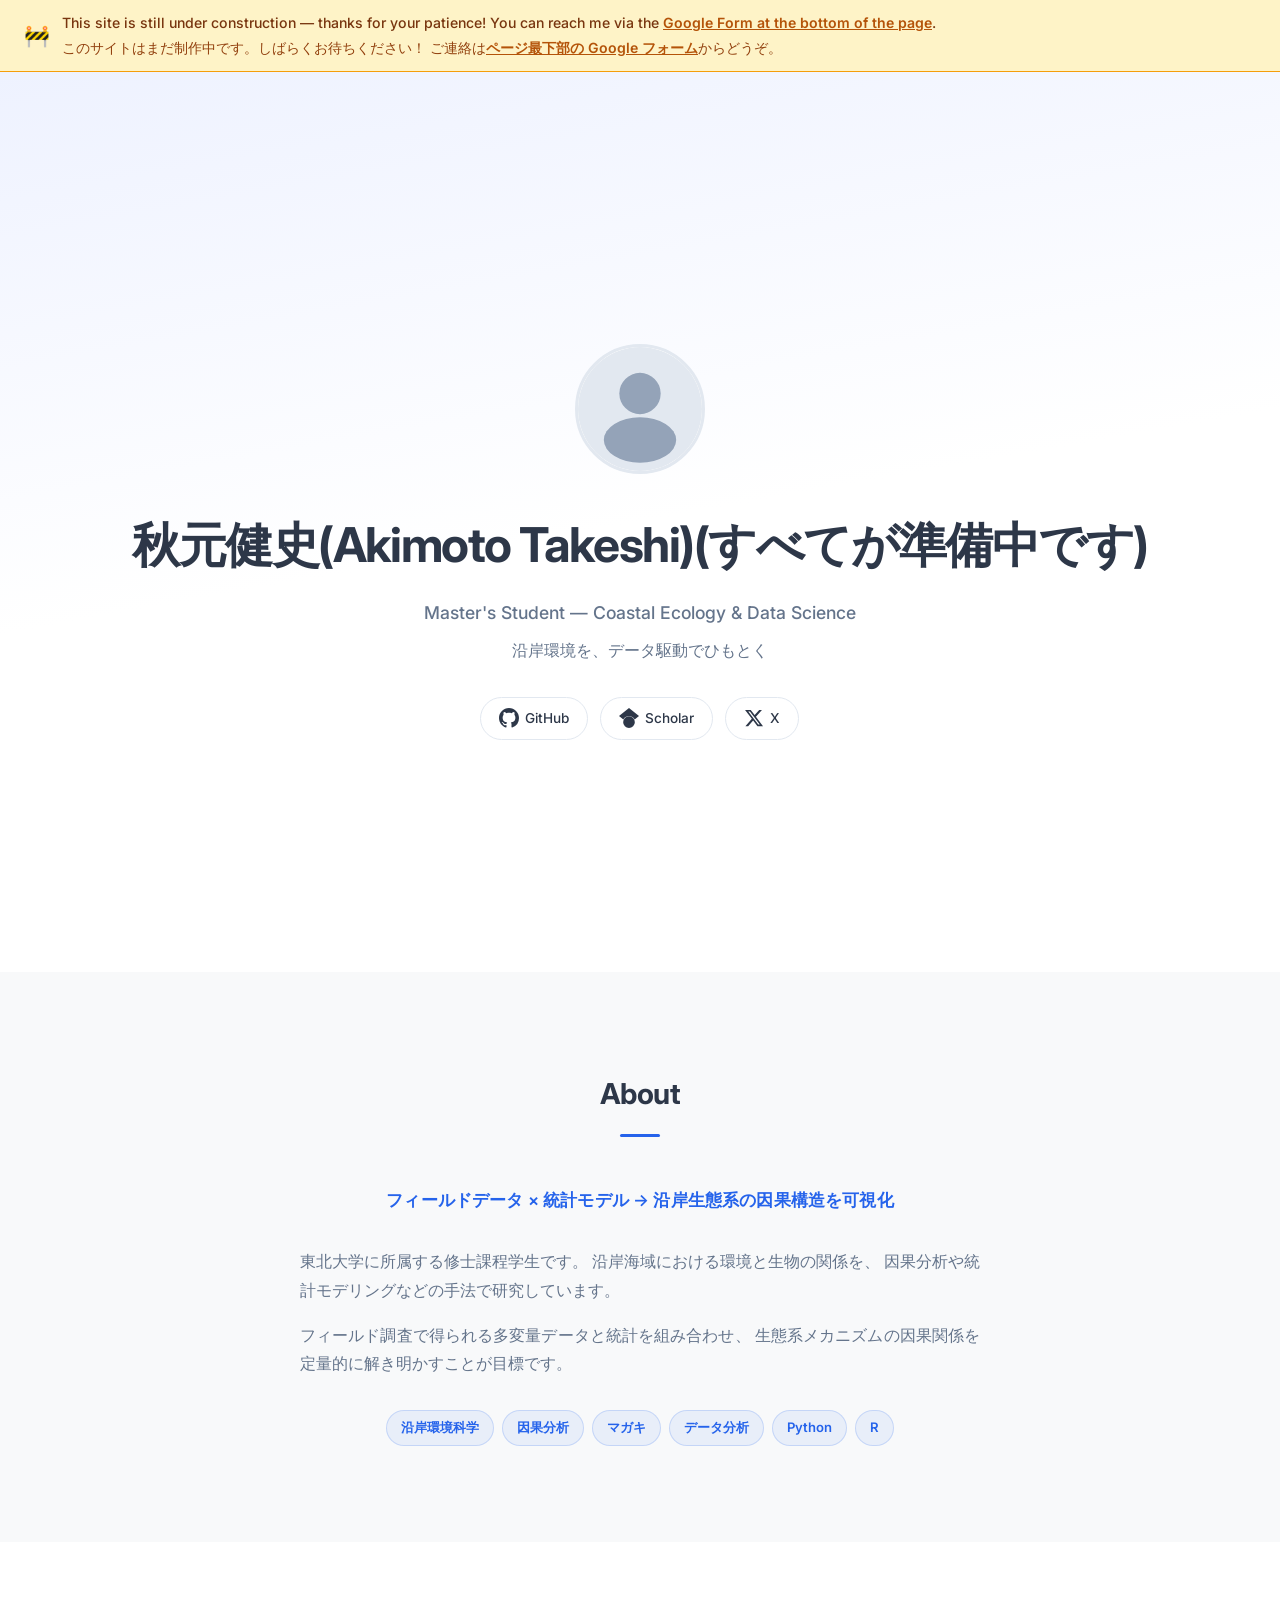
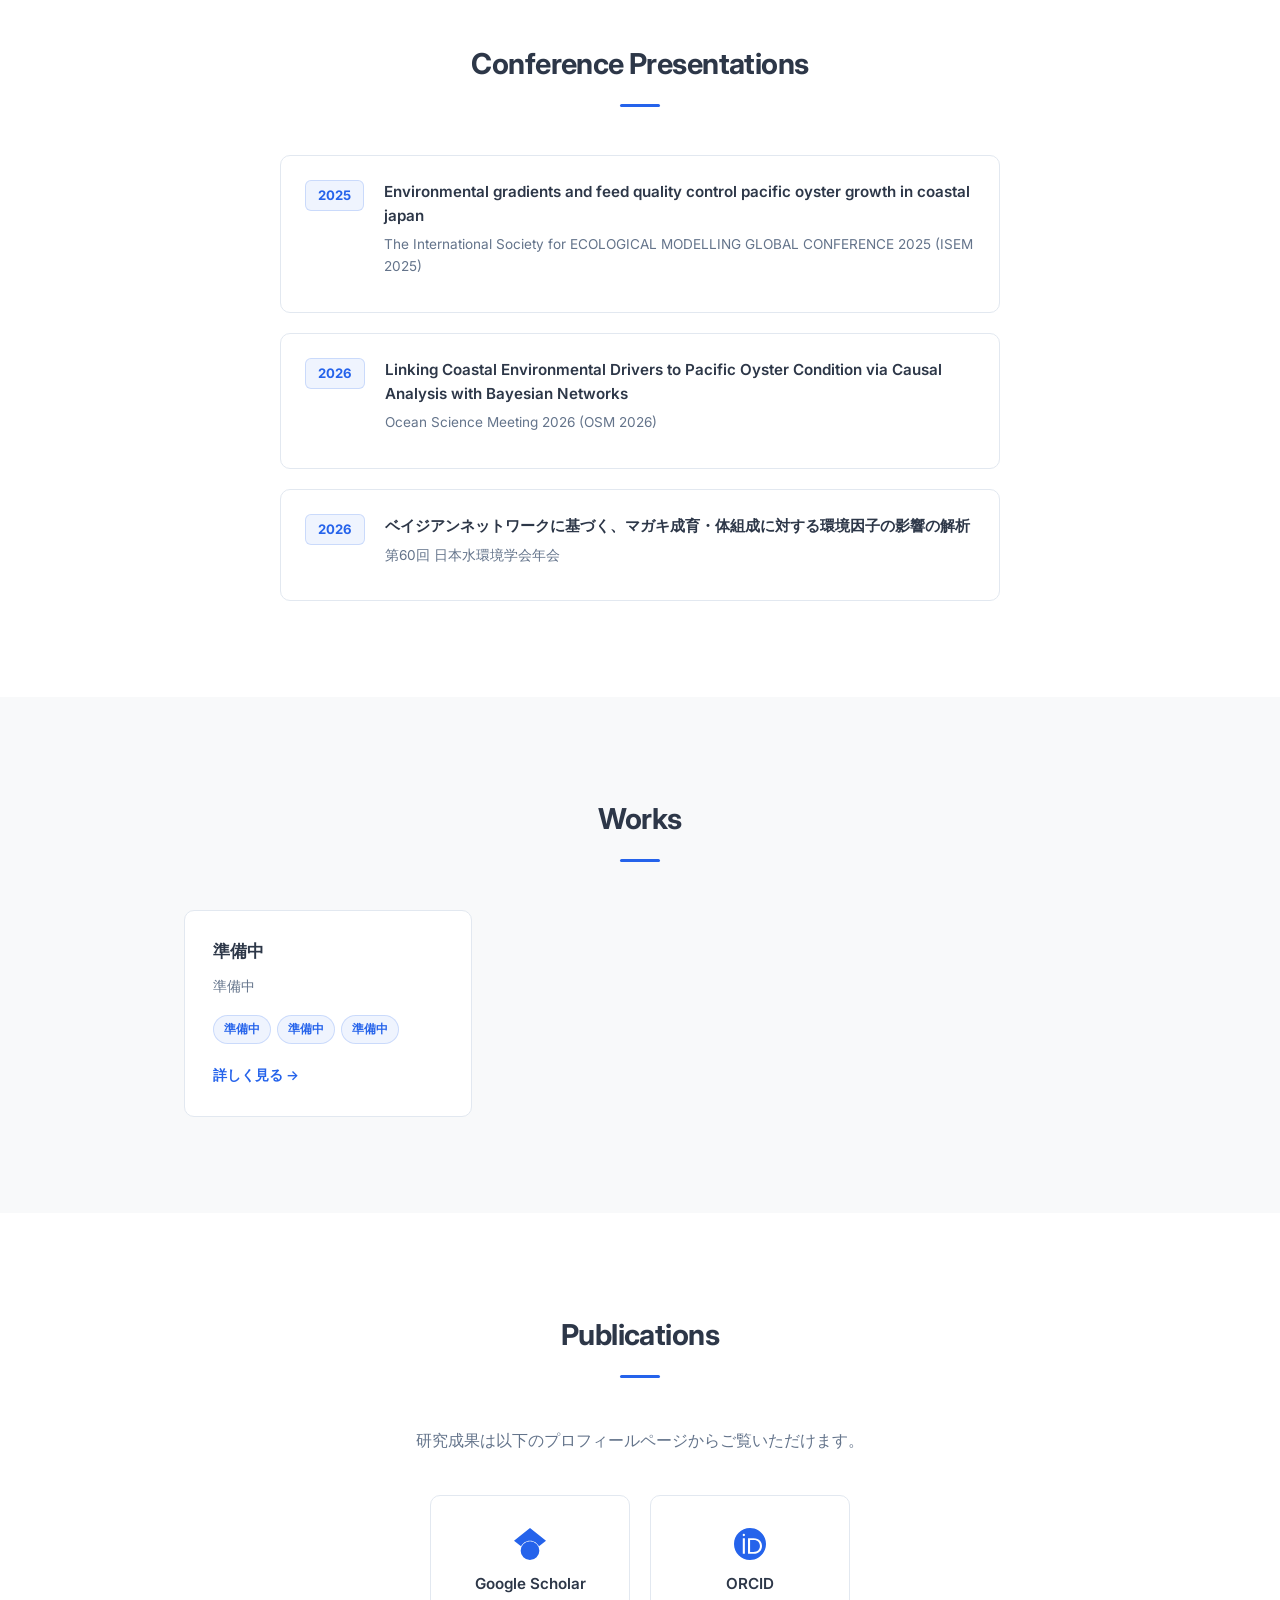
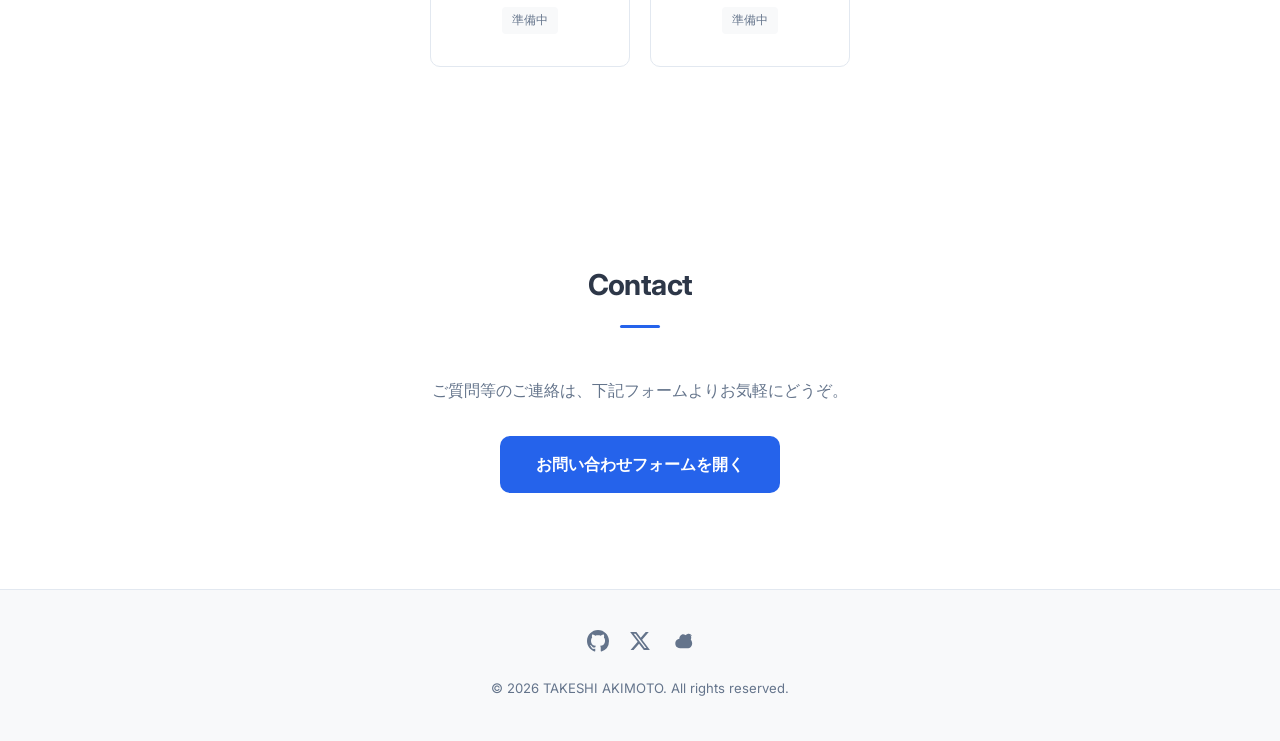
==== index.html @ 7ca950e3 "Add static Conference Presentations section, center pub-links, update nav" ====
<!DOCTYPE html>
<html lang="ja">

<head>
  <meta charset="UTF-8">
  <meta name="viewport" content="width=device-width, initial-scale=1.0">

  <!-- SEO — ★差し替え: YOUR_NAME と YOUR_DOMAIN を書き換えてください -->
  <title>秋元健史(Akimoto Takeshi) — Researcher Portfolio</title>
  <meta name="description" content="秋元健史の研究ポートフォリオ。沿岸生態学・因果推論・データサイエンスの研究成果を紹介しています。">
  <meta name="robots" content="index,follow">
  <link rel="canonical" href="https://takeshi-akimoto.com/">

  <!-- OGP — ★差し替え: YOUR_NAME と YOUR_DOMAIN -->
  <meta property="og:type" content="website">
  <meta property="og:title" content="秋元健史(Akimoto Takeshi) — Researcher Portfolio">
  <meta property="og:description" content="沿岸生態学・因果推論・データサイエンスの研究ポートフォリオ">
  <meta property="og:url" content="https://takeshi-akimoto.com/">
  <meta property="og:image" content="https://YOUR_DOMAIN/og-image.png">

  <!-- Twitter Card — ★差し替え: YOUR_NAME と YOUR_DOMAIN -->
  <meta name="twitter:card" content="summary_large_image">
  <meta name="twitter:title" content="秋元健史(Akimoto Takeshi) — Researcher Portfolio">
  <meta name="twitter:description" content="沿岸生態学・因果推論・データサイエンスの研究ポートフォリオ">
  <meta name="twitter:image" content="https://YOUR_DOMAIN/og-image.png">

  <!-- Favicon — 実ファイルを同じディレクトリに配置してください -->
  <link rel="icon" href="favicon.ico" sizes="any">
  <link rel="icon" href="favicon.svg" type="image/svg+xml">
  <link rel="apple-touch-icon" href="apple-touch-icon.png">

  <!-- Fonts -->
  <link rel="preconnect" href="https://fonts.googleapis.com">
  <link rel="preconnect" href="https://fonts.gstatic.com" crossorigin>
  <link href="https://fonts.googleapis.com/css2?family=Inter:wght@400;500;600;700&display=swap" rel="stylesheet">

  <link rel="stylesheet" href="styles.css">
</head>

<body>

  <!-- ===== Under Construction Banner ===== -->
  <div class="under-construction-banner" role="status" aria-live="polite">
    <span class="uc-icon" aria-hidden="true">🚧</span>
    <div class="uc-text">
      <p class="uc-en">This site is still under construction — thanks for your patience!
        You can reach me via the <a href="#contact">Google Form at the bottom of the page</a>.</p>
      <p class="uc-ja">このサイトはまだ制作中です。しばらくお待ちください！
        ご連絡は<a href="#contact">ページ最下部の Google フォーム</a>からどうぞ。</p>
    </div>
  </div>

  <!-- Skip Link -->
  <a href="#main" class="skip-link">メインコンテンツへ</a>

  <!-- ===== Header / Nav ===== -->
  <header class="site-header" role="banner">
    <div class="header-inner">
      <a href="#" class="site-logo" aria-label="トップへ戻る">YOUR_NAME</a>

      <!-- Desktop Nav -->
      <nav class="nav-desktop" aria-label="メインナビゲーション">
        <ul class="nav-list">
          <li><a href="#about">About</a></li>
          <li><a href="#presentations">Presentations</a></li>
          <li><a href="#works">Works</a></li>
          <li><a href="#publications">Publications</a></li>
          <li><a href="#contact">Contact</a></li>
        </ul>
      </nav>

      <!-- Mobile Nav (details/summary) -->
      <details class="nav-mobile" id="mobile-nav">
        <summary aria-label="ナビゲーションメニューを開く">
          <span class="hamburger-icon" aria-hidden="true">
            <span></span><span></span><span></span>
          </span>
        </summary>
        <nav aria-label="モバイルナビゲーション">
          <ul class="nav-list-mobile">
            <li><a href="#about">About</a></li>
            <li><a href="#presentations">Presentations</a></li>
            <li><a href="#works">Works</a></li>
            <li><a href="#publications">Publications</a></li>
            <li><a href="#contact">Contact</a></li>
          </ul>
        </nav>
      </details>
    </div>
  </header>

  <main id="main">
    <!-- ===== Hero ===== -->
    <section id="hero" class="hero-section">
      <div class="hero-content">
        <div class="hero-avatar" aria-hidden="true">
          <!-- プロフィール画像: <img src="photo.jpg" alt="YOUR_NAMEの顔写真"> に差し替え -->
          <svg viewBox="0 0 120 120" fill="none" xmlns="http://www.w3.org/2000/svg" role="img"
            aria-label="プロフィール画像プレースホルダー">
            <circle cx="60" cy="60" r="60" fill="#E2E8F0" />
            <circle cx="60" cy="45" r="20" fill="#94A3B8" />
            <ellipse cx="60" cy="90" rx="35" ry="22" fill="#94A3B8" />
          </svg>
        </div>
        <!-- ★差し替え: 表示名・肩書き・キャッチコピー -->
        <h1 class="hero-name">秋元健史(Akimoto Takeshi)(すべてが準備中です)</h1>
        <p class="hero-title">Master's Student — Coastal Ecology & Data Science</p>
        <p class="hero-tagline">沿岸環境を、データ駆動でひもとく</p>
        <div class="hero-links">
          <!-- ★差し替え: YOUR_USERNAME → GitHub ユーザー名 -->
          <a href="https://github.com/YOUR_USERNAME" target="_blank" rel="noopener noreferrer" class="hero-link-btn"
            aria-label="GitHub">
            <svg viewBox="0 0 24 24" fill="currentColor" width="20" height="20" aria-hidden="true">
              <path
                d="M12 0C5.37 0 0 5.37 0 12c0 5.31 3.435 9.795 8.205 11.385.6.105.825-.255.825-.57 0-.285-.015-1.23-.015-2.235-3.015.555-3.795-.735-4.035-1.41-.135-.345-.72-1.41-1.23-1.695-.42-.225-1.02-.78-.015-.795.945-.015 1.62.87 1.845 1.23 1.08 1.815 2.805 1.305 3.495.99.105-.78.42-1.305.765-1.605-2.67-.3-5.46-1.335-5.46-5.925 0-1.305.465-2.385 1.23-3.225-.12-.3-.54-1.53.12-3.18 0 0 1.005-.315 3.3 1.23.96-.27 1.98-.405 3-.405s2.04.135 3 .405c2.295-1.56 3.3-1.23 3.3-1.23.66 1.65.24 2.88.12 3.18.765.84 1.23 1.905 1.23 3.225 0 4.605-2.805 5.625-5.475 5.925.435.375.81 1.095.81 2.22 0 1.605-.015 2.895-.015 3.3 0 .315.225.69.825.57A12.02 12.02 0 0024 12c0-6.63-5.37-12-12-12z" />
            </svg>
            GitHub
          </a>
          <!-- ★差し替え: YOUR_ID → Google Scholar ユーザーID -->
          <a href="https://scholar.google.com/citations?user=YOUR_ID" target="_blank" rel="noopener noreferrer"
            class="hero-link-btn" aria-label="Google Scholar">
            <svg viewBox="0 0 24 24" fill="currentColor" width="20" height="20" aria-hidden="true">
              <path
                d="M5.242 13.769L0 9.5 12 0l12 9.5-5.242 4.269C17.548 11.249 14.978 9.5 12 9.5c-2.977 0-5.548 1.748-6.758 4.269zM12 10a7 7 0 100 14 7 7 0 000-14z" />
            </svg>
            Scholar
          </a>
          <!-- ★差し替え: YOUR_HANDLE → X アカウント名 -->
          <a href="https://x.com/YOUR_HANDLE" target="_blank" rel="noopener noreferrer" class="hero-link-btn"
            aria-label="X (Twitter)">
            <svg viewBox="0 0 24 24" fill="currentColor" width="20" height="20" aria-hidden="true">
              <path
                d="M18.244 2.25h3.308l-7.227 8.26 8.502 11.24H16.17l-5.214-6.817L4.99 21.75H1.68l7.73-8.835L1.254 2.25H8.08l4.713 6.231zm-1.161 17.52h1.833L7.084 4.126H5.117z" />
            </svg>
            X
          </a>
        </div>
      </div>
    </section>

    <!-- ===== About ===== -->
    <section id="about" class="section section-alt">
      <div class="container">
        <h2 class="section-heading">About</h2>
        <p class="about-catch">フィールドデータ × 統計モデル → 沿岸生態系の因果構造を可視化</p>
        <div class="about-content">
          <p>
            東北大学に所属する修士課程学生です。
            沿岸海域における環境と生物の関係を、
            因果分析や統計モデリングなどの手法で研究しています。
          </p>
          <p>
            フィールド調査で得られる多変量データと統計を組み合わせ、
            生態系メカニズムの因果関係を定量的に解き明かすことが目標です。
          </p>
        </div>
        <div class="skill-tags" aria-label="専門分野・スキル">
          <span class="tag">沿岸環境科学</span>
          <span class="tag">因果分析</span>
          <span class="tag">マガキ</span>
          <span class="tag">データ分析</span>
          <span class="tag">Python</span>
          <span class="tag">R</span>
        </div>
      </div>
    </section>

    <!-- ===== Conference Presentations ===== -->
    <section id="presentations" class="section">
      <div class="container">
        <h2 class="section-heading">Conference Presentations</h2>
        <ul class="presentations-list">
          <li class="presentation-item">
            <span class="presentation-date">2025</span>
            <div class="presentation-body">
              <p class="presentation-title">Environmental gradients and feed quality control pacific oyster growth in
                coastal japan</p>
              <p class="presentation-conference">The International Society for ECOLOGICAL MODELLING GLOBAL CONFERENCE
                2025 (ISEM 2025)</p>
            </div>
          </li>
          <li class="presentation-item">
            <span class="presentation-date">2026</span>
            <div class="presentation-body">
              <p class="presentation-title">Linking Coastal Environmental Drivers to Pacific Oyster Condition via Causal
                Analysis with Bayesian Networks</p>
              <p class="presentation-conference">Ocean Science Meeting 2026 (OSM 2026)</p>
            </div>
          </li>
          <li class="presentation-item">
            <span class="presentation-date">2026</span>
            <div class="presentation-body">
              <p class="presentation-title">ベイジアンネットワークに基づく、マガキ成育・体組成に対する環境因子の影響の解析</p>
              <p class="presentation-conference">第60回 日本水環境学会年会</p>
            </div>
          </li>
        </ul>
      </div>
    </section>

    <!-- ===== Works ===== -->
    <section id="works" class="section section-alt">
      <div class="container">
        <h2 class="section-heading">Works</h2>
        <div id="works-grid" class="works-grid">
          <!-- JS (script.js) の works[] 配列から自動生成されます -->
        </div>
      </div>
    </section>

    <!-- ===== Publications ===== -->
    <section id="publications" class="section">
      <div class="container">
        <h2 class="section-heading">Publications</h2>
        <p class="publications-intro">研究成果は以下のプロフィールページからご覧いただけます。</p>
        <div class="pub-links">
          <!-- Google Scholar -->
          <a href="https://scholar.google.com/citations?user=YOUR_ID" target="_blank" rel="noopener noreferrer"
            class="pub-link-card">
            <svg viewBox="0 0 24 24" fill="currentColor" width="32" height="32" aria-hidden="true">
              <path
                d="M5.242 13.769L0 9.5 12 0l12 9.5-5.242 4.269C17.548 11.249 14.978 9.5 12 9.5c-2.977 0-5.548 1.748-6.758 4.269zM12 10a7 7 0 100 14 7 7 0 000-14z" />
            </svg>
            <span class="pub-link-name">Google Scholar</span>
            <span class="pub-link-status">準備中</span>
          </a>
          <!-- ORCID -->
          <a href="https://orcid.org/YOUR_ORCID" target="_blank" rel="noopener noreferrer" class="pub-link-card">
            <svg viewBox="0 0 24 24" fill="currentColor" width="32" height="32" aria-hidden="true">
              <path
                d="M12 0C5.372 0 0 5.372 0 12s5.372 12 12 12 12-5.372 12-12S18.628 0 12 0zM7.369 4.378a.87.87 0 110 1.74.87.87 0 010-1.74zm-.78 3.291h1.56v11.735H6.59V7.669zm3.921 0h4.21c4.518 0 6.281 3.012 6.281 5.867 0 3.282-2.378 5.868-6.345 5.868h-4.146V7.669zm1.56 1.39v8.955h2.524c3.2 0 4.847-2.07 4.847-4.478 0-2.408-1.583-4.477-4.72-4.477h-2.65z" />
            </svg>
            <span class="pub-link-name">ORCID</span>
            <span class="pub-link-status">準備中</span>
          </a>
        </div>
      </div>
    </section>

    <!-- ===== Contact ===== -->
    <section id="contact" class="section">
      <div class="container">
        <h2 class="section-heading">Contact</h2>
        <p class="contact-text">ご質問等のご連絡は、下記フォームよりお気軽にどうぞ。</p>
        <!-- ★差し替え: YOUR_GOOGLE_FORM_ID → Google Form の ID -->
        <a href="https://forms.gle/yiVmteLbdwAGUNQ86" class="btn btn-primary" target="_blank" rel="noopener noreferrer">
          お問い合わせフォームを開く
        </a>
      </div>
    </section>
  </main>

  <!-- ===== Footer ===== -->
  <footer class="site-footer" role="contentinfo">
    <div class="container">
      <div class="footer-links" aria-label="SNSリンク">
        <!-- ★差し替え: Footer の SNS リンク URL を書き換え。不要なリンクは <a> タグごと削除 -->
        <a href="https://github.com/asopasomaso114" target="_blank" rel="noopener noreferrer" aria-label="GitHub">
          <svg viewBox="0 0 24 24" fill="currentColor" width="22" height="22" aria-hidden="true">
            <path
              d="M12 0C5.37 0 0 5.37 0 12c0 5.31 3.435 9.795 8.205 11.385.6.105.825-.255.825-.57 0-.285-.015-1.23-.015-2.235-3.015.555-3.795-.735-4.035-1.41-.135-.345-.72-1.41-1.23-1.695-.42-.225-1.02-.78-.015-.795.945-.015 1.62.87 1.845 1.23 1.08 1.815 2.805 1.305 3.495.99.105-.78.42-1.305.765-1.605-2.67-.3-5.46-1.335-5.46-5.925 0-1.305.465-2.385 1.23-3.225-.12-.3-.54-1.53.12-3.18 0 0 1.005-.315 3.3 1.23.96-.27 1.98-.405 3-.405s2.04.135 3 .405c2.295-1.56 3.3-1.23 3.3-1.23.66 1.65.24 2.88.12 3.18.765.84 1.23 1.905 1.23 3.225 0 4.605-2.805 5.625-5.475 5.925.435.375.81 1.095.81 2.22 0 1.605-.015 2.895-.015 3.3 0 .315.225.69.825.57A12.02 12.02 0 0024 12c0-6.63-5.37-12-12-12z" />
          </svg>
        </a>
        <a href="https://x.com/YOUR_HANDLE" target="_blank" rel="noopener noreferrer" aria-label="X (Twitter)">
          <svg viewBox="0 0 24 24" fill="currentColor" width="22" height="22" aria-hidden="true">
            <path
              d="M18.244 2.25h3.308l-7.227 8.26 8.502 11.24H16.17l-5.214-6.817L4.99 21.75H1.68l7.73-8.835L1.254 2.25H8.08l4.713 6.231zm-1.161 17.52h1.833L7.084 4.126H5.117z" />
          </svg>
        </a>
        <a href="https://note.com/YOUR_ID" target="_blank" rel="noopener noreferrer" aria-label="note">
          <svg viewBox="0 0 24 24" fill="currentColor" width="22" height="22" aria-hidden="true">
            <path
              d="M22.904 6.748c-.547-1.647-1.885-2.676-3.468-2.676-.273 0-.553.034-.834.102-.803.194-1.51.618-2.127 1.1a8.801 8.801 0 00-.578.488c-.09-.078-.182-.152-.277-.224-.71-.535-1.562-.886-2.476-.886-.383 0-.773.068-1.158.213-1.872.706-2.876 2.618-2.876 4.318v.286c-1.163.157-2.158.586-2.923 1.324C5.205 11.77 4.7 13.12 4.7 14.612c0 1.803.762 3.381 2.027 4.292.985.71 2.195.996 3.39.996h7.583c1.68 0 3.136-.614 4.085-1.724.827-.965 1.315-2.282 1.315-3.73 0-1.24-.397-2.404-1.023-3.3a6.34 6.34 0 00-.536-.656c.29-.618.496-1.276.543-1.977.047-.701-.058-1.398-.362-2.032a4.473 4.473 0 00-.818-1.133z" />
          </svg>
        </a>
      </div>
      <!-- ★差し替え: YOUR_NAME -->
      <p class="footer-copy">&copy; 2026 TAKESHI AKIMOTO. All rights reserved.</p>
    </div>
  </footer>

  <script src="script.js"></script>
</body>

</html>
---- styles.css ----
/* ============================================================
   Portfolio — styles.css
   Light Academic Theme
   ============================================================ */

/* --- Custom Properties --- */
:root {
  --color-bg: #FFFFFF;
  --color-bg-alt: #F8F9FA;
  --color-text: #2D3748;
  --color-text-sub: #64748B;
  --color-accent: #2563EB;
  --color-accent-hover: #1D4ED8;
  --color-border: #E2E8F0;
  --color-card-shadow: rgba(0, 0, 0, 0.06);

  --font-family: "Inter", "Hiragino Kaku Gothic ProN", "Noto Sans JP", sans-serif;
  --radius: 10px;
  --transition: 0.25s ease;
  --max-width: 960px;
}

/* --- Reset & Base --- */
*,
*::before,
*::after {
  margin: 0;
  padding: 0;
  box-sizing: border-box;
}

html {
  scroll-behavior: smooth;
  scroll-padding-top: 80px;
}

body {
  font-family: var(--font-family);
  font-size: 1rem;
  line-height: 1.8;
  color: var(--color-text);
  background: var(--color-bg);
  -webkit-font-smoothing: antialiased;
  -moz-osx-font-smoothing: grayscale;
}

img {
  max-width: 100%;
  height: auto;
  display: block;
}

a {
  color: var(--color-accent);
  text-decoration: none;
  transition: color var(--transition);
}

a:hover {
  color: var(--color-accent-hover);
}

/* --- Focus --- */
:focus-visible {
  outline: 2px solid var(--color-accent);
  outline-offset: 3px;
  border-radius: 4px;
}

/* --- Under Construction Banner --- */
.under-construction-banner {
  position: sticky;
  top: 0;
  z-index: 200;
  display: flex;
  align-items: center;
  gap: 12px;
  padding: 12px 24px;
  background: #FEF3C7;
  border-bottom: 1px solid #F59E0B;
  font-size: 0.88rem;
  line-height: 1.6;
}

.uc-icon {
  font-size: 1.3rem;
  flex-shrink: 0;
}

.uc-text {
  display: flex;
  flex-direction: column;
  gap: 2px;
}

.uc-en {
  color: #78350F;
  font-weight: 500;
}

.uc-ja {
  color: #92400E;
}

.uc-en a,
.uc-ja a {
  color: #B45309;
  text-decoration: underline;
  font-weight: 600;
}

.uc-en a:hover,
.uc-ja a:hover {
  color: #78350F;
}

@media (max-width: 767px) {
  .under-construction-banner {
    padding: 10px 16px;
    font-size: 0.82rem;
  }
}

/* --- Skip Link --- */
.skip-link {
  position: absolute;
  top: -100%;
  left: 16px;
  background: var(--color-accent);
  color: #fff;
  padding: 8px 16px;
  border-radius: var(--radius);
  font-weight: 600;
  z-index: 1000;
  transition: top var(--transition);
}

.skip-link:focus {
  top: 16px;
  color: #fff;
}

/* --- Container --- */
.container {
  max-width: var(--max-width);
  margin: 0 auto;
  padding: 0 24px;
}

/* ============================================================
   Header
   ============================================================ */
.site-header {
  position: fixed;
  top: 0;
  left: 0;
  right: 0;
  z-index: 100;
  background: rgba(255, 255, 255, 0.92);
  backdrop-filter: blur(12px);
  -webkit-backdrop-filter: blur(12px);
  border-bottom: 1px solid var(--color-border);
}

.header-inner {
  max-width: var(--max-width);
  margin: 0 auto;
  padding: 0 24px;
  height: 64px;
  display: flex;
  align-items: center;
  justify-content: space-between;
}

.site-logo {
  font-size: 1.1rem;
  font-weight: 700;
  color: var(--color-text);
  letter-spacing: -0.02em;
}

.site-logo:hover {
  color: var(--color-accent);
}

/* --- Desktop Nav --- */
.nav-desktop .nav-list {
  display: flex;
  gap: 32px;
  list-style: none;
}

.nav-desktop .nav-list a {
  color: var(--color-text-sub);
  font-size: 0.9rem;
  font-weight: 500;
  letter-spacing: 0.01em;
  transition: color var(--transition);
}

.nav-desktop .nav-list a:hover,
.nav-desktop .nav-list a[aria-current="true"] {
  color: var(--color-accent);
}

/* --- Mobile Nav (details/summary) --- */
.nav-mobile {
  display: none;
  position: relative;
}

.nav-mobile summary {
  list-style: none;
  cursor: pointer;
  padding: 8px;
  display: flex;
  align-items: center;
}

.nav-mobile summary::-webkit-details-marker {
  display: none;
}

.hamburger-icon {
  display: flex;
  flex-direction: column;
  gap: 5px;
  width: 22px;
}

.hamburger-icon span {
  display: block;
  height: 2px;
  width: 100%;
  background: var(--color-text);
  border-radius: 2px;
  transition: transform var(--transition), opacity var(--transition);
}

.nav-mobile[open] .hamburger-icon span:nth-child(1) {
  transform: translateY(7px) rotate(45deg);
}

.nav-mobile[open] .hamburger-icon span:nth-child(2) {
  opacity: 0;
}

.nav-mobile[open] .hamburger-icon span:nth-child(3) {
  transform: translateY(-7px) rotate(-45deg);
}

.nav-list-mobile {
  list-style: none;
  position: absolute;
  top: calc(100% + 12px);
  right: 0;
  background: var(--color-bg);
  border: 1px solid var(--color-border);
  border-radius: var(--radius);
  padding: 12px 0;
  min-width: 200px;
  box-shadow: 0 8px 32px rgba(0, 0, 0, 0.1);
}

.nav-list-mobile li a {
  display: block;
  padding: 10px 24px;
  color: var(--color-text-sub);
  font-weight: 500;
  font-size: 0.95rem;
  transition: color var(--transition), background var(--transition);
}

.nav-list-mobile li a:hover {
  color: var(--color-accent);
  background: rgba(37, 99, 235, 0.06);
}

/* ============================================================
   Hero
   ============================================================ */
.hero-section {
  position: relative;
  min-height: 100vh;
  display: flex;
  align-items: center;
  justify-content: center;
  text-align: center;
  padding: 140px 24px 100px;
  background: linear-gradient(170deg,
      #EEF2FF 0%,
      var(--color-bg) 50%);
}

.hero-content {
  position: relative;
  z-index: 1;
}

.hero-avatar {
  width: 130px;
  height: 130px;
  margin: 0 auto 28px;
  border-radius: 50%;
  overflow: hidden;
  border: 3px solid var(--color-border);
  background: var(--color-bg-alt);
}

.hero-avatar svg,
.hero-avatar img {
  width: 100%;
  height: 100%;
  object-fit: cover;
}

.hero-name {
  font-size: clamp(2rem, 5vw, 3rem);
  font-weight: 700;
  letter-spacing: -0.03em;
  color: var(--color-text);
  margin-bottom: 8px;
}

.hero-title {
  font-size: 1.1rem;
  color: var(--color-text-sub);
  margin-bottom: 8px;
  font-weight: 500;
}

.hero-tagline {
  font-size: 1rem;
  color: var(--color-text-sub);
  max-width: 480px;
  margin: 0 auto 32px;
}

.hero-links {
  display: flex;
  gap: 12px;
  justify-content: center;
  flex-wrap: wrap;
}

.hero-link-btn {
  display: inline-flex;
  align-items: center;
  gap: 6px;
  padding: 8px 18px;
  border: 1px solid var(--color-border);
  border-radius: 999px;
  color: var(--color-text);
  font-size: 0.85rem;
  font-weight: 500;
  transition: border-color var(--transition), color var(--transition), box-shadow var(--transition);
}

.hero-link-btn:hover {
  color: var(--color-accent);
  border-color: var(--color-accent);
  box-shadow: 0 2px 8px rgba(37, 99, 235, 0.12);
}

/* ============================================================
   Sections
   ============================================================ */
.section {
  padding: 96px 0;
}

.section-alt {
  background: var(--color-bg-alt);
}

.section-heading {
  font-size: clamp(1.4rem, 3vw, 1.8rem);
  font-weight: 700;
  letter-spacing: -0.02em;
  margin-bottom: 48px;
  text-align: center;
  color: var(--color-text);
}

.section-heading::after {
  content: "";
  display: block;
  width: 40px;
  height: 3px;
  background: var(--color-accent);
  border-radius: 2px;
  margin: 14px auto 0;
}

/* ============================================================
   About
   ============================================================ */
.about-catch {
  text-align: center;
  font-size: 1.05rem;
  font-weight: 600;
  color: var(--color-accent);
  margin-bottom: 32px;
  letter-spacing: 0.01em;
}

.about-content {
  max-width: 680px;
  margin: 0 auto 32px;
}

.about-content p {
  color: var(--color-text-sub);
  margin-bottom: 16px;
  text-align: justify;
}

.skill-tags {
  display: flex;
  flex-wrap: wrap;
  gap: 8px;
  justify-content: center;
}

.tag {
  display: inline-block;
  padding: 5px 14px;
  background: rgba(37, 99, 235, 0.07);
  color: var(--color-accent);
  border: 1px solid rgba(37, 99, 235, 0.18);
  border-radius: 999px;
  font-size: 0.82rem;
  font-weight: 600;
}

/* ============================================================
   Works
   ============================================================ */
.works-grid {
  display: grid;
  grid-template-columns: repeat(auto-fill, minmax(280px, 1fr));
  gap: 24px;
}

.work-card {
  background: var(--color-bg);
  border: 1px solid var(--color-border);
  border-radius: var(--radius);
  padding: 28px;
  transition: transform var(--transition), box-shadow var(--transition);
}

.work-card:hover {
  transform: translateY(-3px);
  box-shadow: 0 8px 24px var(--color-card-shadow);
}

.work-card h3 {
  font-size: 1.05rem;
  font-weight: 700;
  margin-bottom: 10px;
  color: var(--color-text);
  line-height: 1.5;
}

.work-card p {
  color: var(--color-text-sub);
  font-size: 0.9rem;
  margin-bottom: 16px;
  line-height: 1.7;
}

.work-tags {
  display: flex;
  flex-wrap: wrap;
  gap: 6px;
  margin-bottom: 16px;
}

.work-tags .tag {
  font-size: 0.72rem;
  padding: 3px 10px;
}

.work-card .card-link {
  font-size: 0.85rem;
  font-weight: 600;
  color: var(--color-accent);
}

.work-card .card-link::after {
  content: " →";
}

/* ============================================================
   Publications
   ============================================================ */
.publications-intro {
  text-align: center;
  color: var(--color-text-sub);
  margin-bottom: 40px;
  max-width: 500px;
  margin-left: auto;
  margin-right: auto;
}

.pub-links {
  display: flex;
  flex-wrap: wrap;
  gap: 20px;
  justify-content: center;
  max-width: 720px;
  margin: 0 auto;
}

.pub-link-card {
  display: flex;
  flex-direction: column;
  align-items: center;
  gap: 10px;
  padding: 32px 20px;
  width: 200px;
  background: var(--color-bg);
  border: 1px solid var(--color-border);
  border-radius: var(--radius);
  color: var(--color-text);
  text-align: center;
  transition: border-color var(--transition), box-shadow var(--transition), transform var(--transition);
}

.pub-link-card:hover {
  border-color: var(--color-accent);
  box-shadow: 0 6px 20px var(--color-card-shadow);
  transform: translateY(-2px);
  color: var(--color-accent);
}

.pub-link-card svg {
  color: var(--color-accent);
}

.pub-link-name {
  font-weight: 600;
  font-size: 0.95rem;
}

.pub-link-status {
  font-size: 0.78rem;
  color: var(--color-text-sub);
  background: var(--color-bg-alt);
  padding: 2px 10px;
  border-radius: 4px;
}

/* --- Subsection Heading --- */
.subsection-heading {
  font-size: 1.15rem;
  font-weight: 700;
  color: var(--color-text);
  margin-top: 56px;
  margin-bottom: 28px;
  text-align: center;
  letter-spacing: -0.01em;
}

/* --- Presentations List --- */
.presentations-list {
  list-style: none;
  max-width: 720px;
  margin: 0 auto;
  display: flex;
  flex-direction: column;
  gap: 20px;
}

.presentation-item {
  display: flex;
  gap: 20px;
  align-items: flex-start;
  background: var(--color-bg);
  border: 1px solid var(--color-border);
  border-radius: var(--radius);
  padding: 24px;
  transition: transform var(--transition), box-shadow var(--transition);
}

.presentation-item:hover {
  transform: translateY(-2px);
  box-shadow: 0 6px 20px var(--color-card-shadow);
}

.presentation-date {
  flex-shrink: 0;
  font-size: 0.82rem;
  font-weight: 700;
  color: var(--color-accent);
  background: rgba(37, 99, 235, 0.07);
  border: 1px solid rgba(37, 99, 235, 0.18);
  border-radius: 6px;
  padding: 4px 12px;
  line-height: 1.6;
}

.presentation-body {
  flex: 1;
  min-width: 0;
}

.presentation-title {
  font-size: 0.95rem;
  font-weight: 600;
  color: var(--color-text);
  line-height: 1.6;
  margin-bottom: 6px;
}

.presentation-conference {
  font-size: 0.85rem;
  color: var(--color-text-sub);
  line-height: 1.6;
  margin-bottom: 10px;
}

.presentation-type {
  font-size: 0.72rem;
  padding: 3px 10px;
}

/* ============================================================
   Contact
   ============================================================ */
.contact-text {
  text-align: center;
  color: var(--color-text-sub);
  max-width: 480px;
  margin: 0 auto 32px;
}

.btn {
  display: inline-block;
  padding: 14px 36px;
  border-radius: var(--radius);
  font-weight: 600;
  font-size: 1rem;
  text-align: center;
  cursor: pointer;
  transition: transform var(--transition), box-shadow var(--transition), background var(--transition);
  border: none;
}

.btn:hover {
  transform: translateY(-2px);
  box-shadow: 0 6px 20px rgba(37, 99, 235, 0.25);
}

.btn-primary {
  background: var(--color-accent);
  color: #fff;
}

.btn-primary:hover {
  background: var(--color-accent-hover);
  color: #fff;
}

#contact .container {
  text-align: center;
}

/* ============================================================
   Footer
   ============================================================ */
.site-footer {
  padding: 40px 0;
  text-align: center;
  border-top: 1px solid var(--color-border);
  background: var(--color-bg-alt);
}

.footer-links {
  display: flex;
  gap: 20px;
  justify-content: center;
  margin-bottom: 16px;
}

.footer-links a {
  color: var(--color-text-sub);
  transition: color var(--transition), transform var(--transition);
}

.footer-links a:hover {
  color: var(--color-accent);
  transform: translateY(-2px);
}

.footer-copy {
  color: var(--color-text-sub);
  font-size: 0.82rem;
}

/* ============================================================
   Scroll Reveal (JS adds .is-visible)
   ============================================================ */
.reveal {
  opacity: 0;
  transform: translateY(20px);
  transition: opacity 0.5s ease, transform 0.5s ease;
}

.reveal.is-visible {
  opacity: 1;
  transform: translateY(0);
}

/* ============================================================
   Responsive
   ============================================================ */
@media (max-width: 767px) {
  .nav-desktop {
    display: none;
  }

  .nav-mobile {
    display: block;
  }

  .hero-section {
    min-height: auto;
    padding: 140px 24px 80px;
  }

  .hero-avatar {
    width: 100px;
    height: 100px;
  }

  .section {
    padding: 64px 0;
  }

  .works-grid {
    grid-template-columns: 1fr;
  }

  .pub-links {
    grid-template-columns: 1fr;
  }

  .hero-links {
    flex-direction: column;
    align-items: center;
  }
}

@media (min-width: 768px) and (max-width: 1023px) {
  .works-grid {
    grid-template-columns: repeat(2, 1fr);
  }
}

/* ============================================================
   prefers-reduced-motion
   ============================================================ */
@media (prefers-reduced-motion: reduce) {
  html {
    scroll-behavior: auto;
  }

  *,
  *::before,
  *::after {
    transition-duration: 0.01ms !important;
    animation-duration: 0.01ms !important;
    animation-iteration-count: 1 !important;
  }

  .reveal {
    opacity: 1;
    transform: none;
  }

  .work-card:hover,
  .pub-link-card:hover {
    transform: none;
    box-shadow: none;
  }

  .btn:hover {
    transform: none;
  }

  .footer-links a:hover {
    transform: none;
  }

  .hero-link-btn:hover {
    box-shadow: none;
  }
}
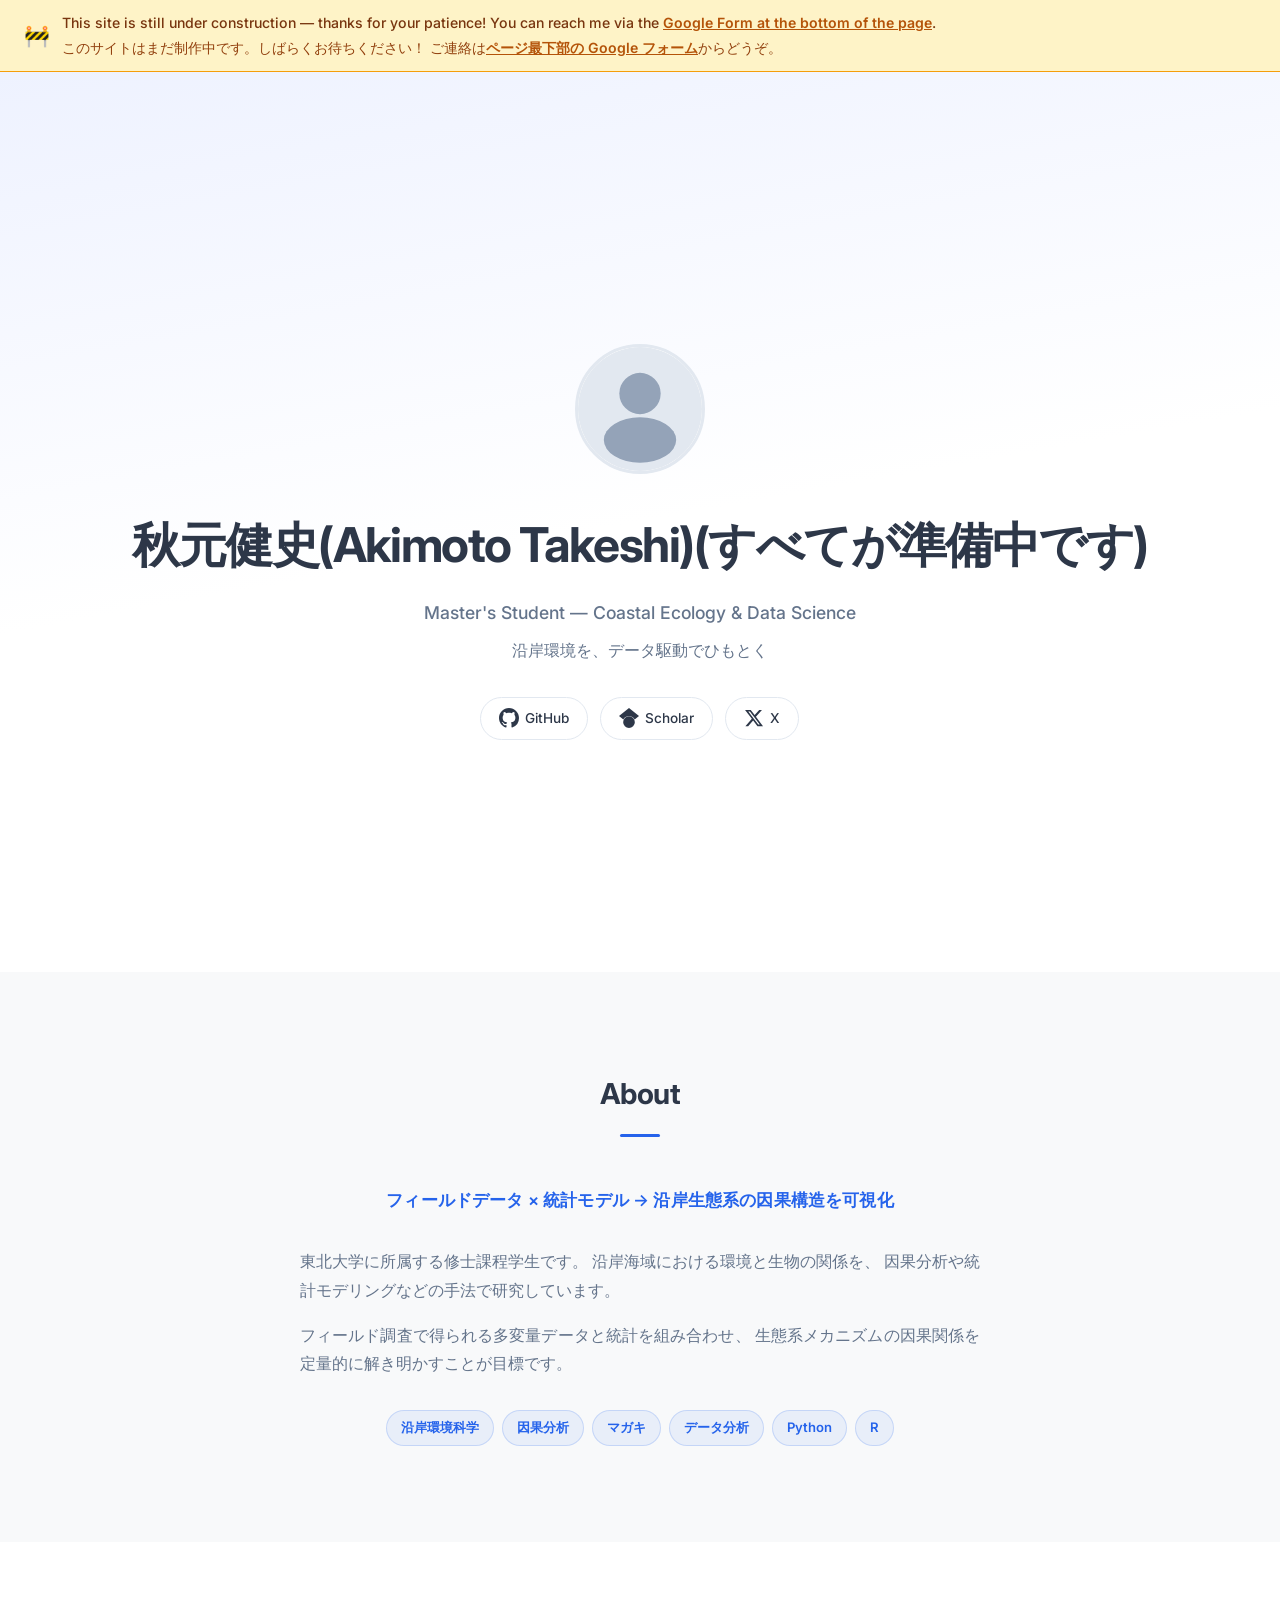
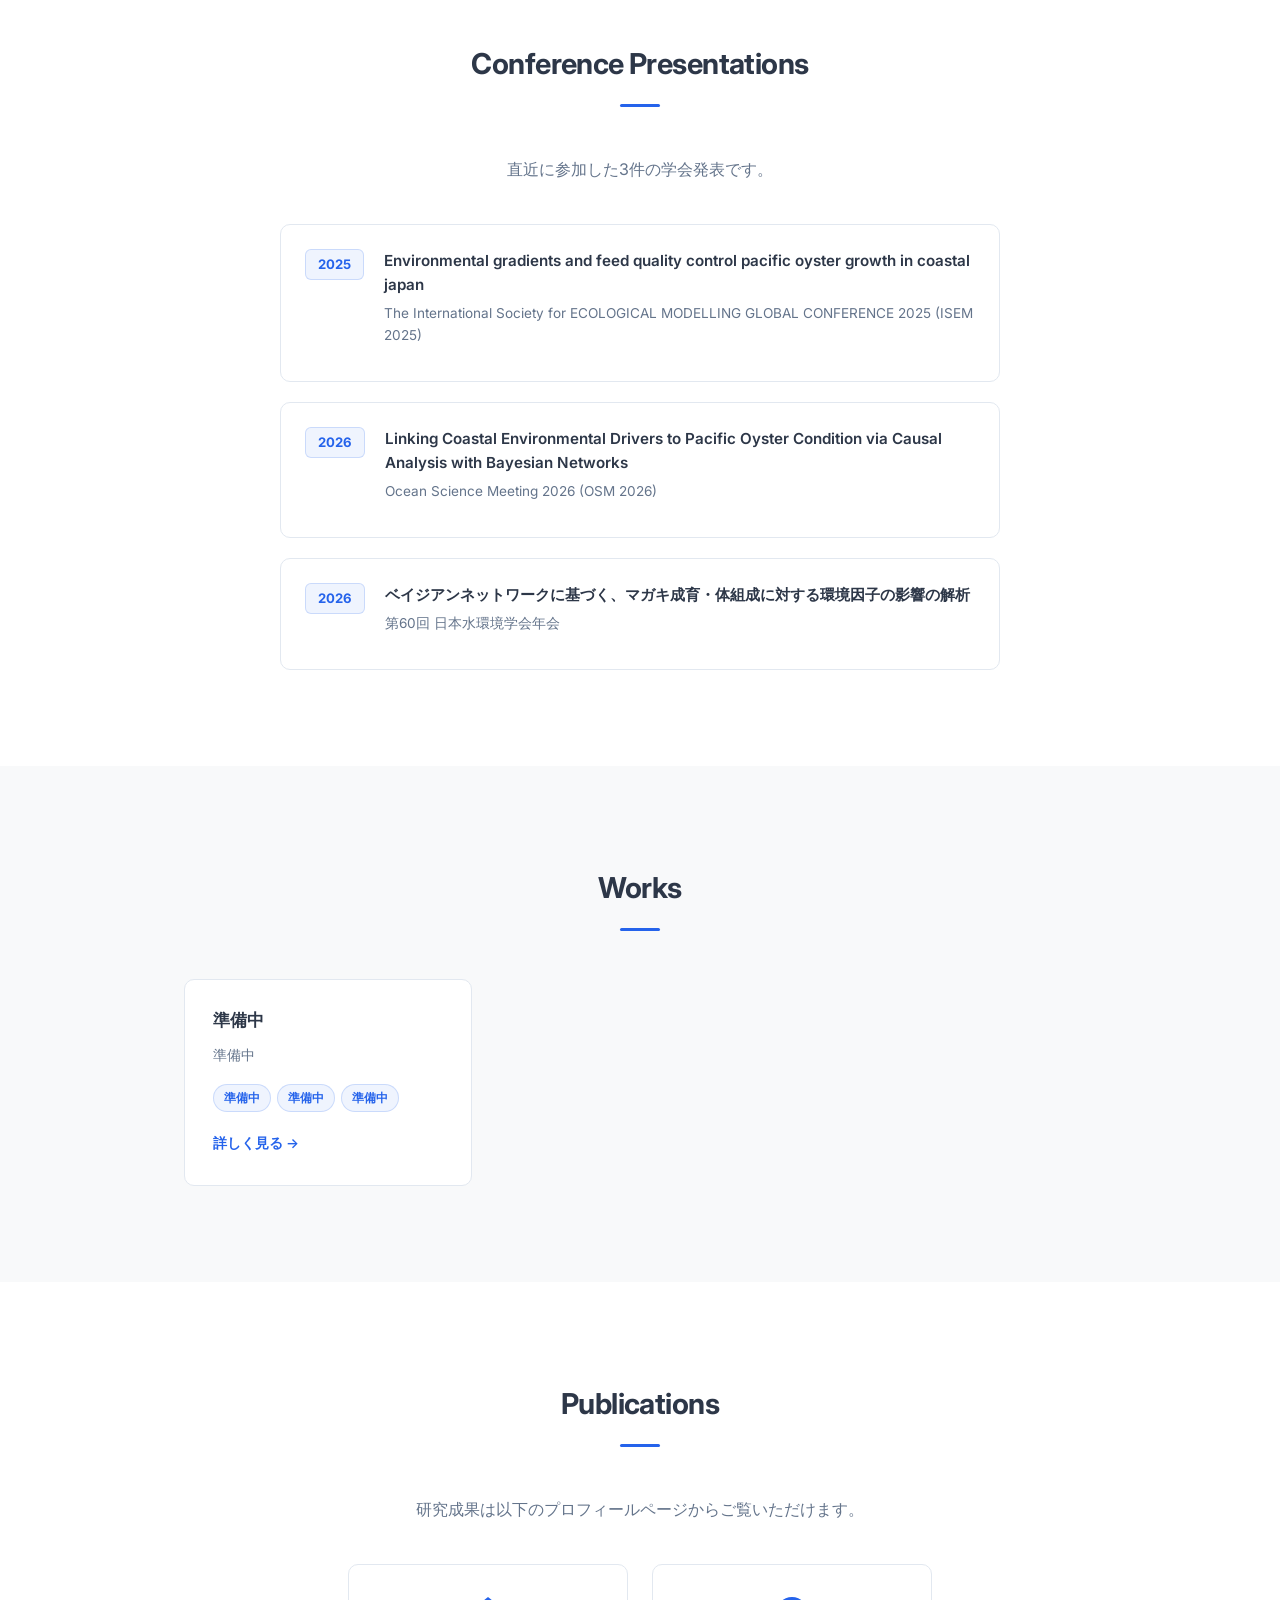
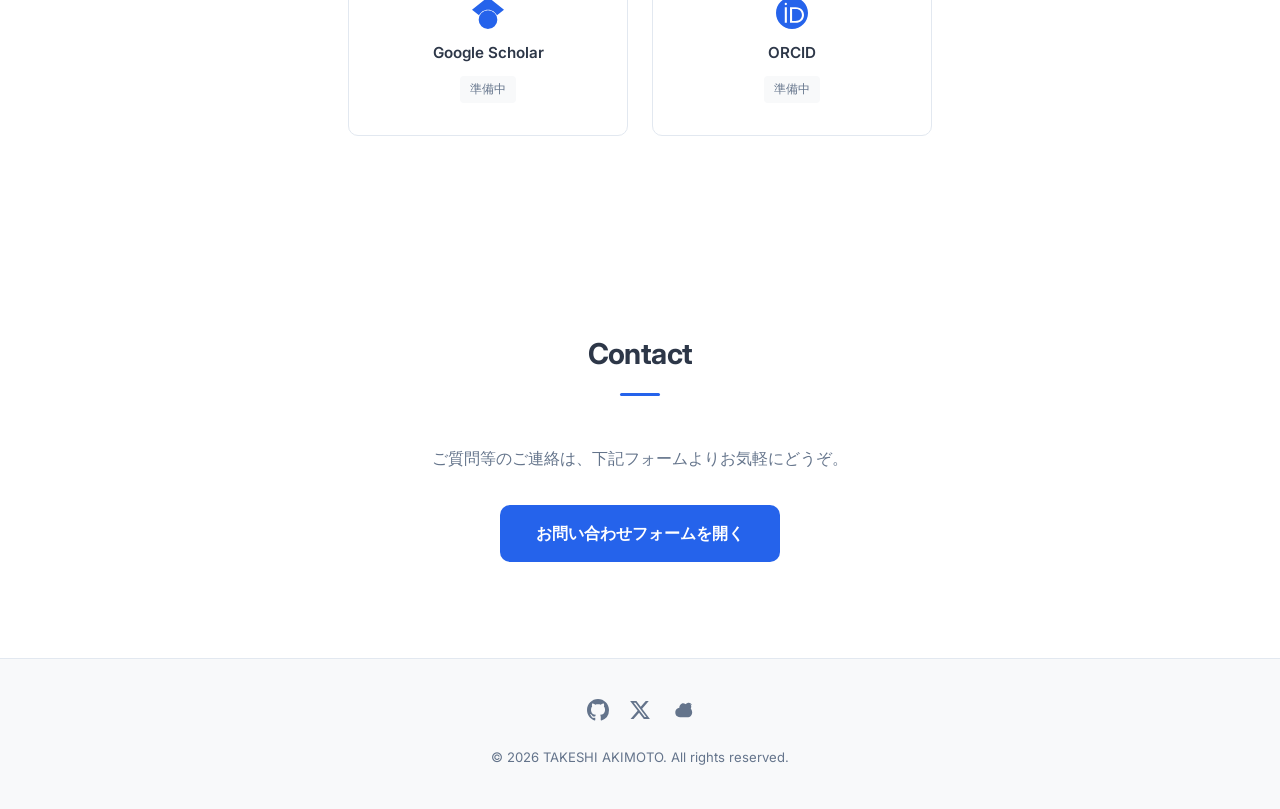
==== commit cb52a370: "Center pub-link cards evenly, add presentations intro text" ====
--- a/index.html
+++ b/index.html
@@ -169,6 +169,7 @@
     <section id="presentations" class="section">
       <div class="container">
         <h2 class="section-heading">Conference Presentations</h2>
+        <p class="publications-intro">直近に参加した3件の学会発表です。</p>
         <ul class="presentations-list">
           <li class="presentation-item">
             <span class="presentation-date">2025</span>
--- a/styles.css
+++ b/styles.css
@@ -507,9 +507,8 @@
 .pub-links {
   display: flex;
   flex-wrap: wrap;
-  gap: 20px;
+  gap: 24px;
   justify-content: center;
-  max-width: 720px;
   margin: 0 auto;
 }
 
@@ -519,7 +518,8 @@
   align-items: center;
   gap: 10px;
   padding: 32px 20px;
-  width: 200px;
+  flex: 1 1 200px;
+  max-width: 280px;
   background: var(--color-bg);
   border: 1px solid var(--color-border);
   border-radius: var(--radius);
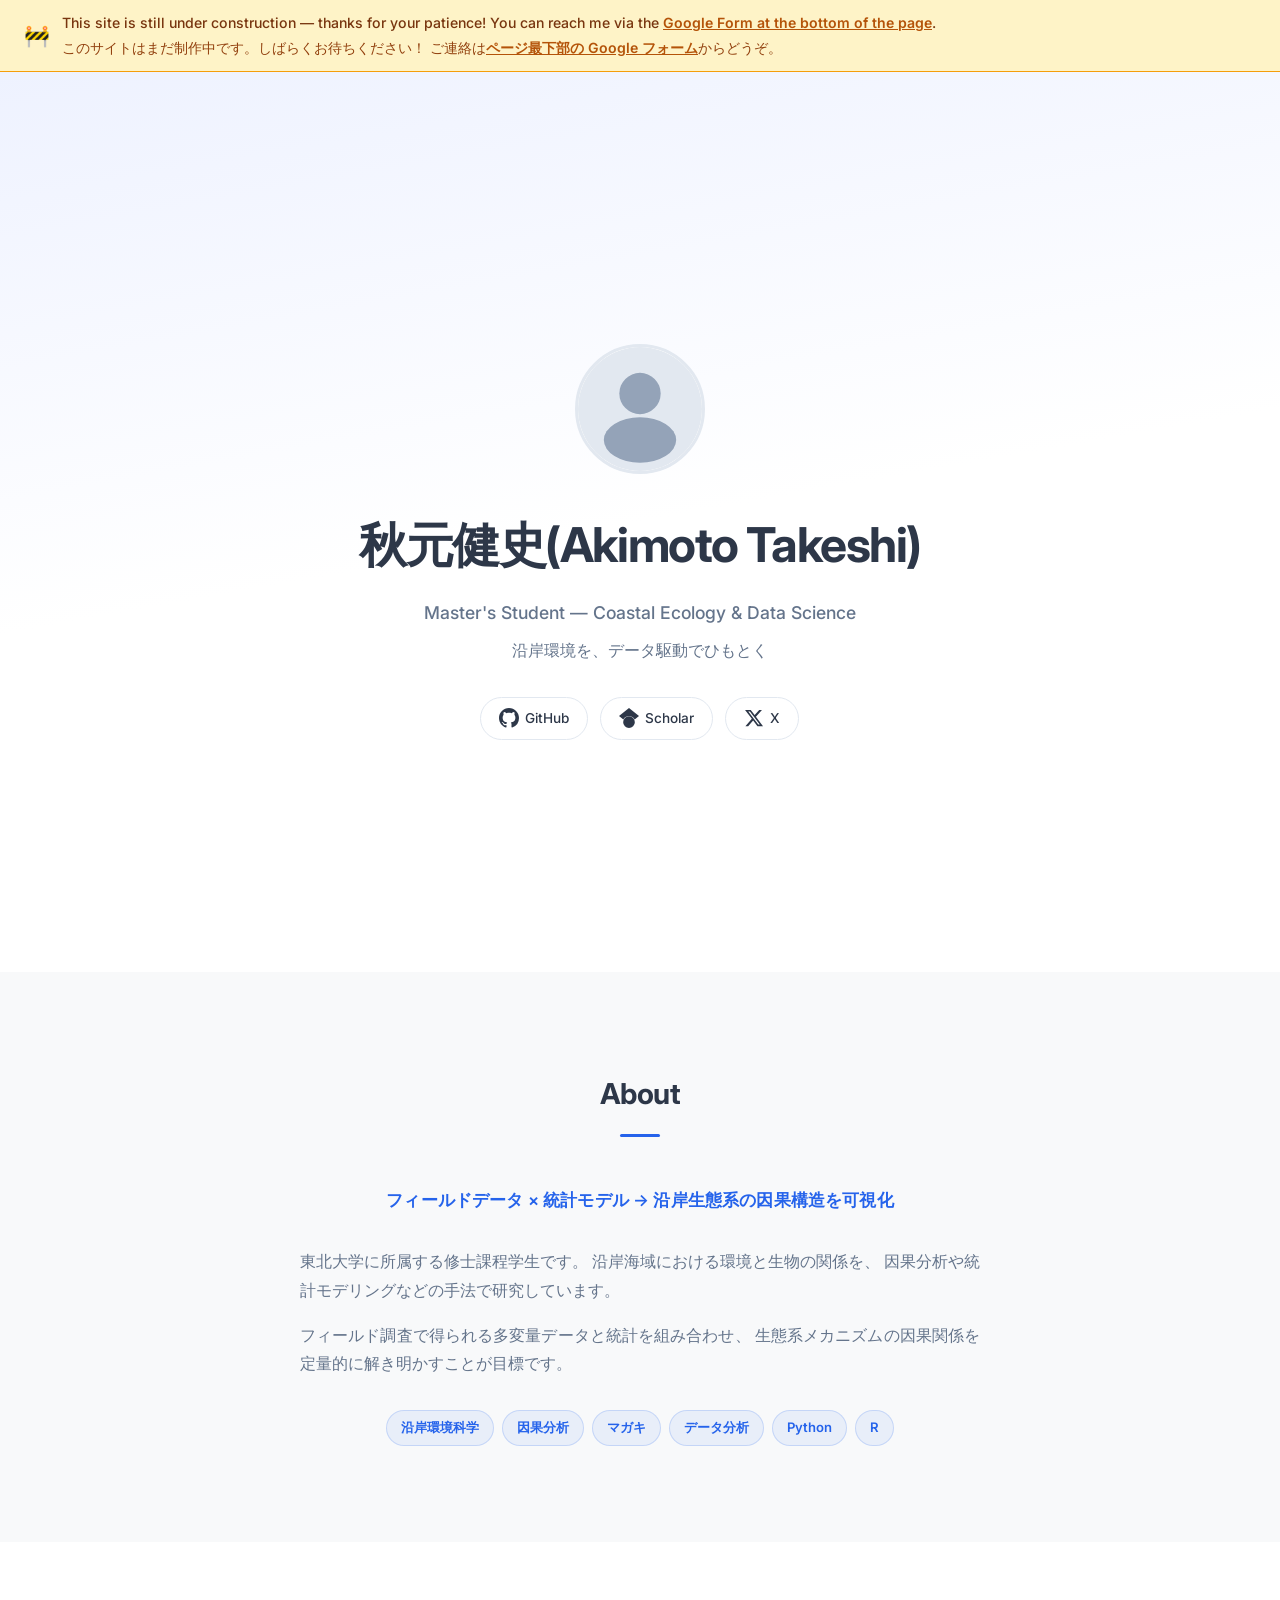
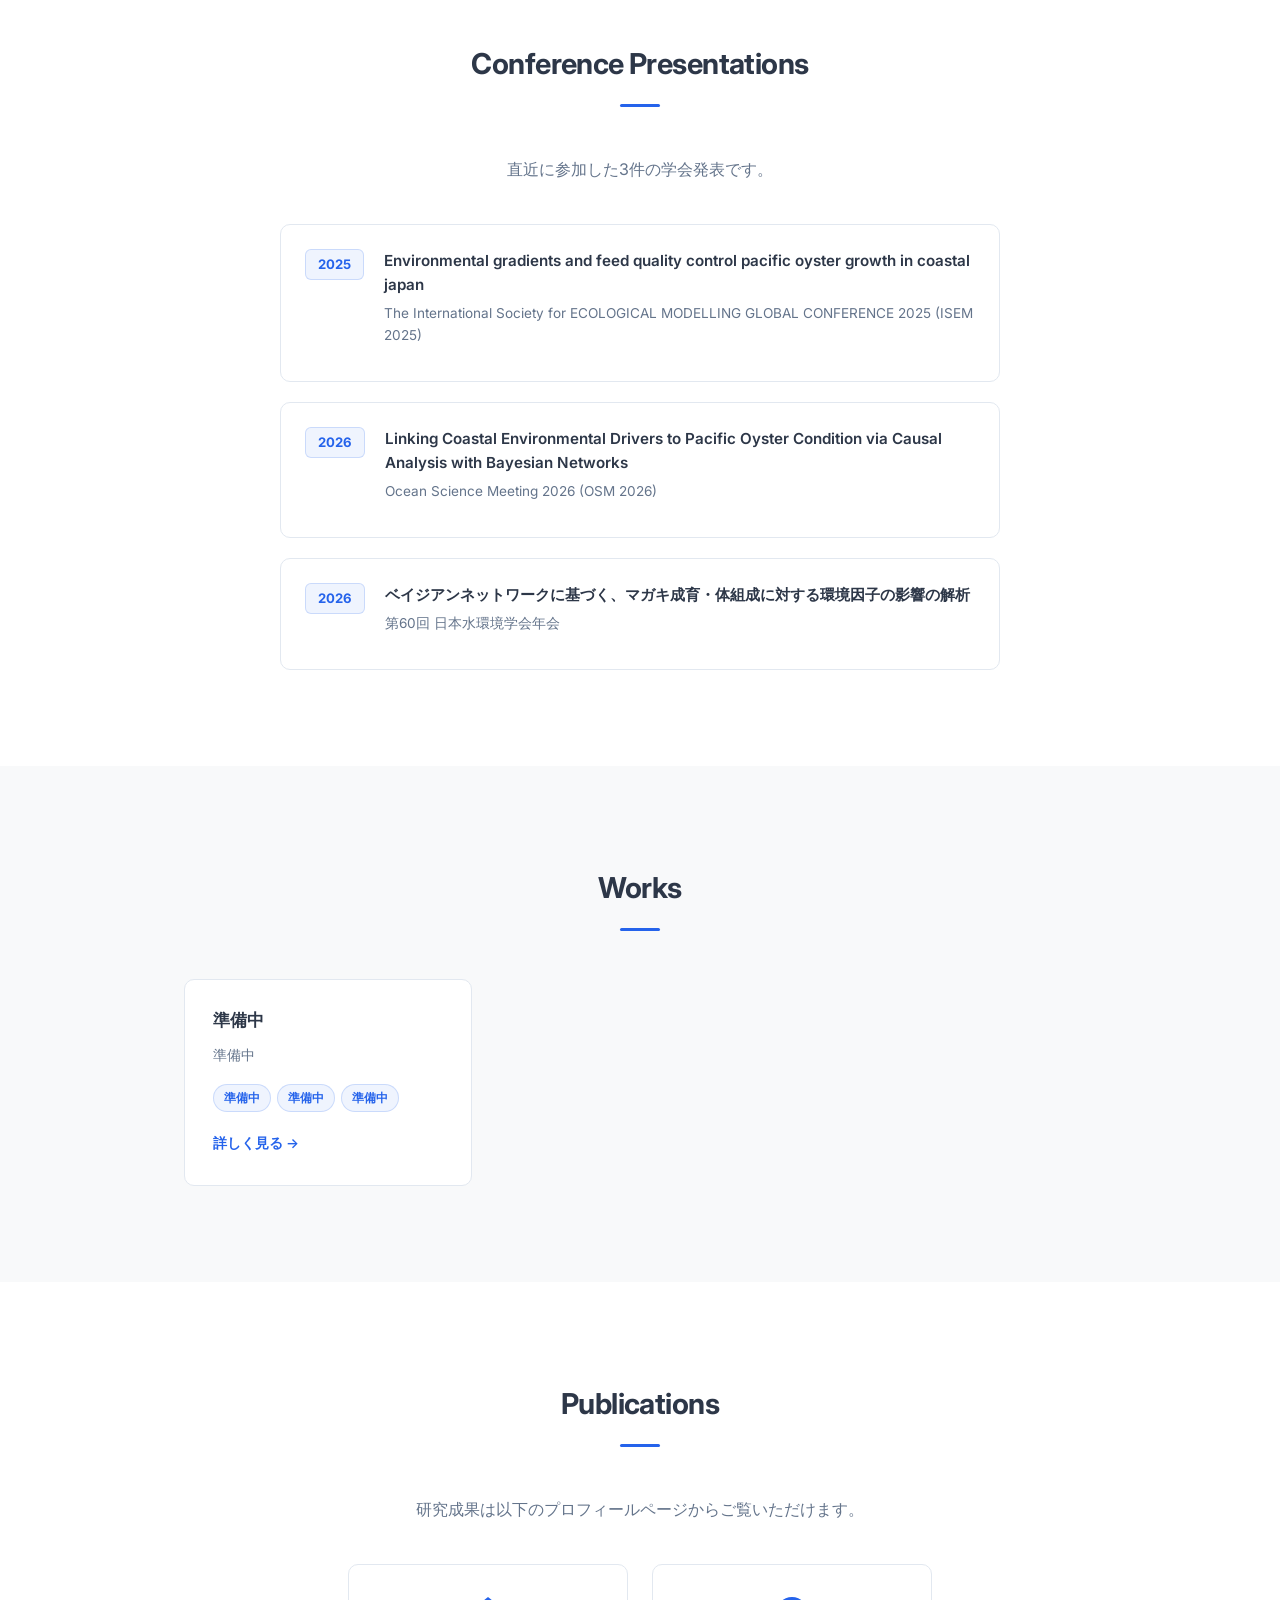
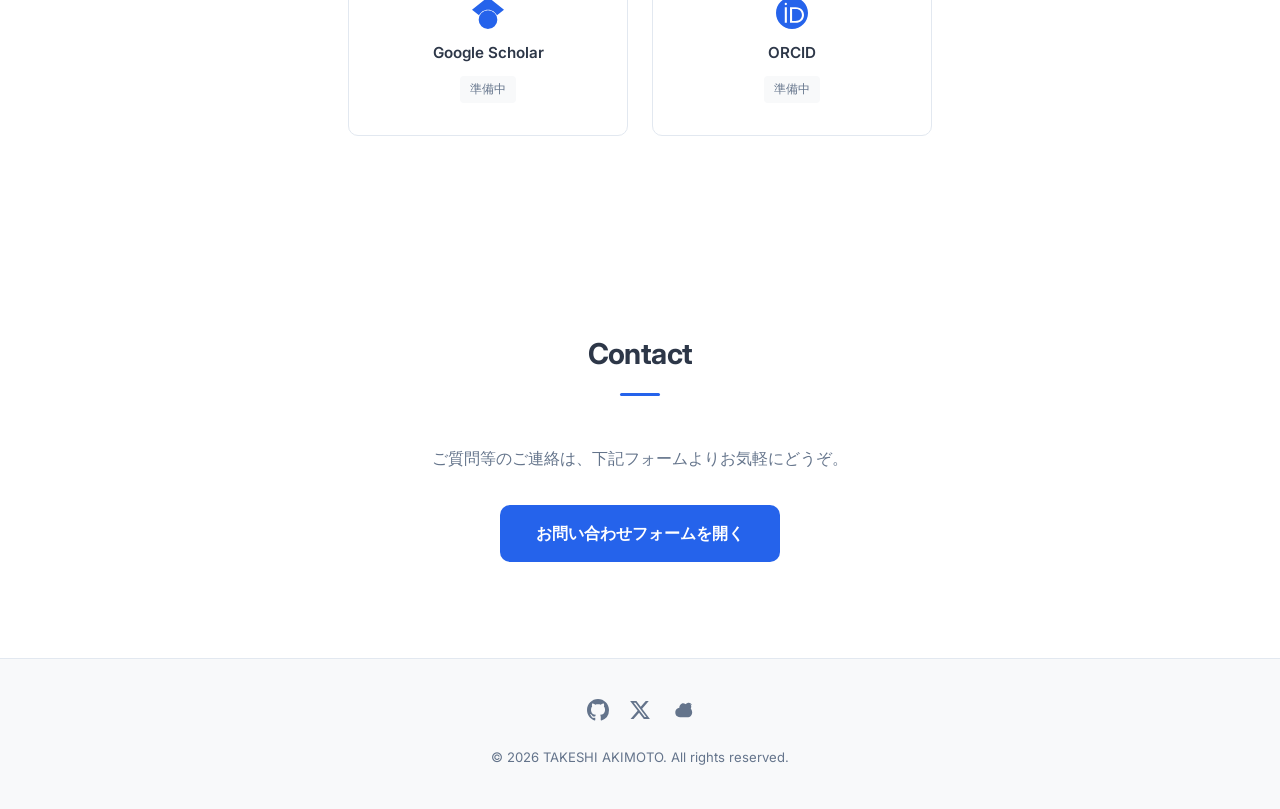
==== commit a28a71c8: "26.03.09" ====
--- a/index.html
+++ b/index.html
@@ -103,7 +103,7 @@
           </svg>
         </div>
         <!-- ★差し替え: 表示名・肩書き・キャッチコピー -->
-        <h1 class="hero-name">秋元健史(Akimoto Takeshi)(すべてが準備中です)</h1>
+        <h1 class="hero-name">秋元健史(Akimoto Takeshi)</h1>
         <p class="hero-title">Master's Student — Coastal Ecology & Data Science</p>
         <p class="hero-tagline">沿岸環境を、データ駆動でひもとく</p>
         <div class="hero-links">
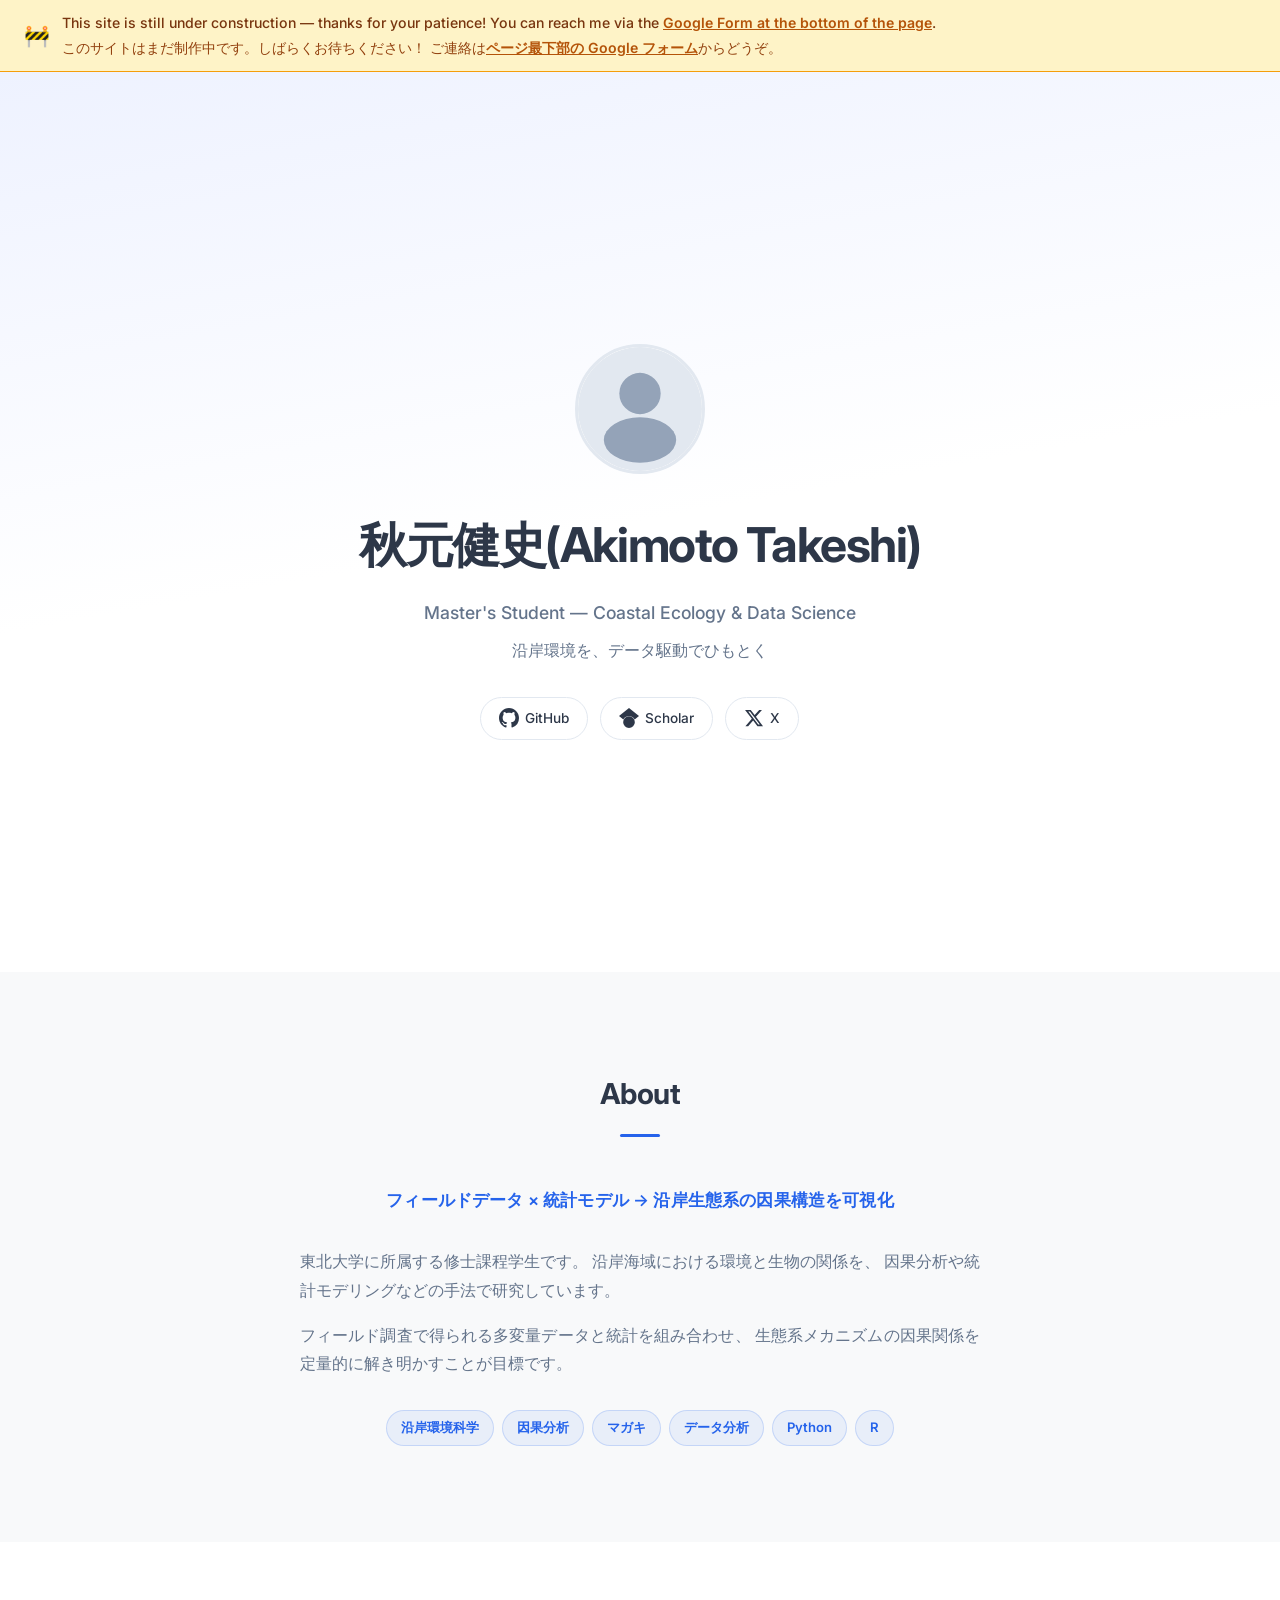
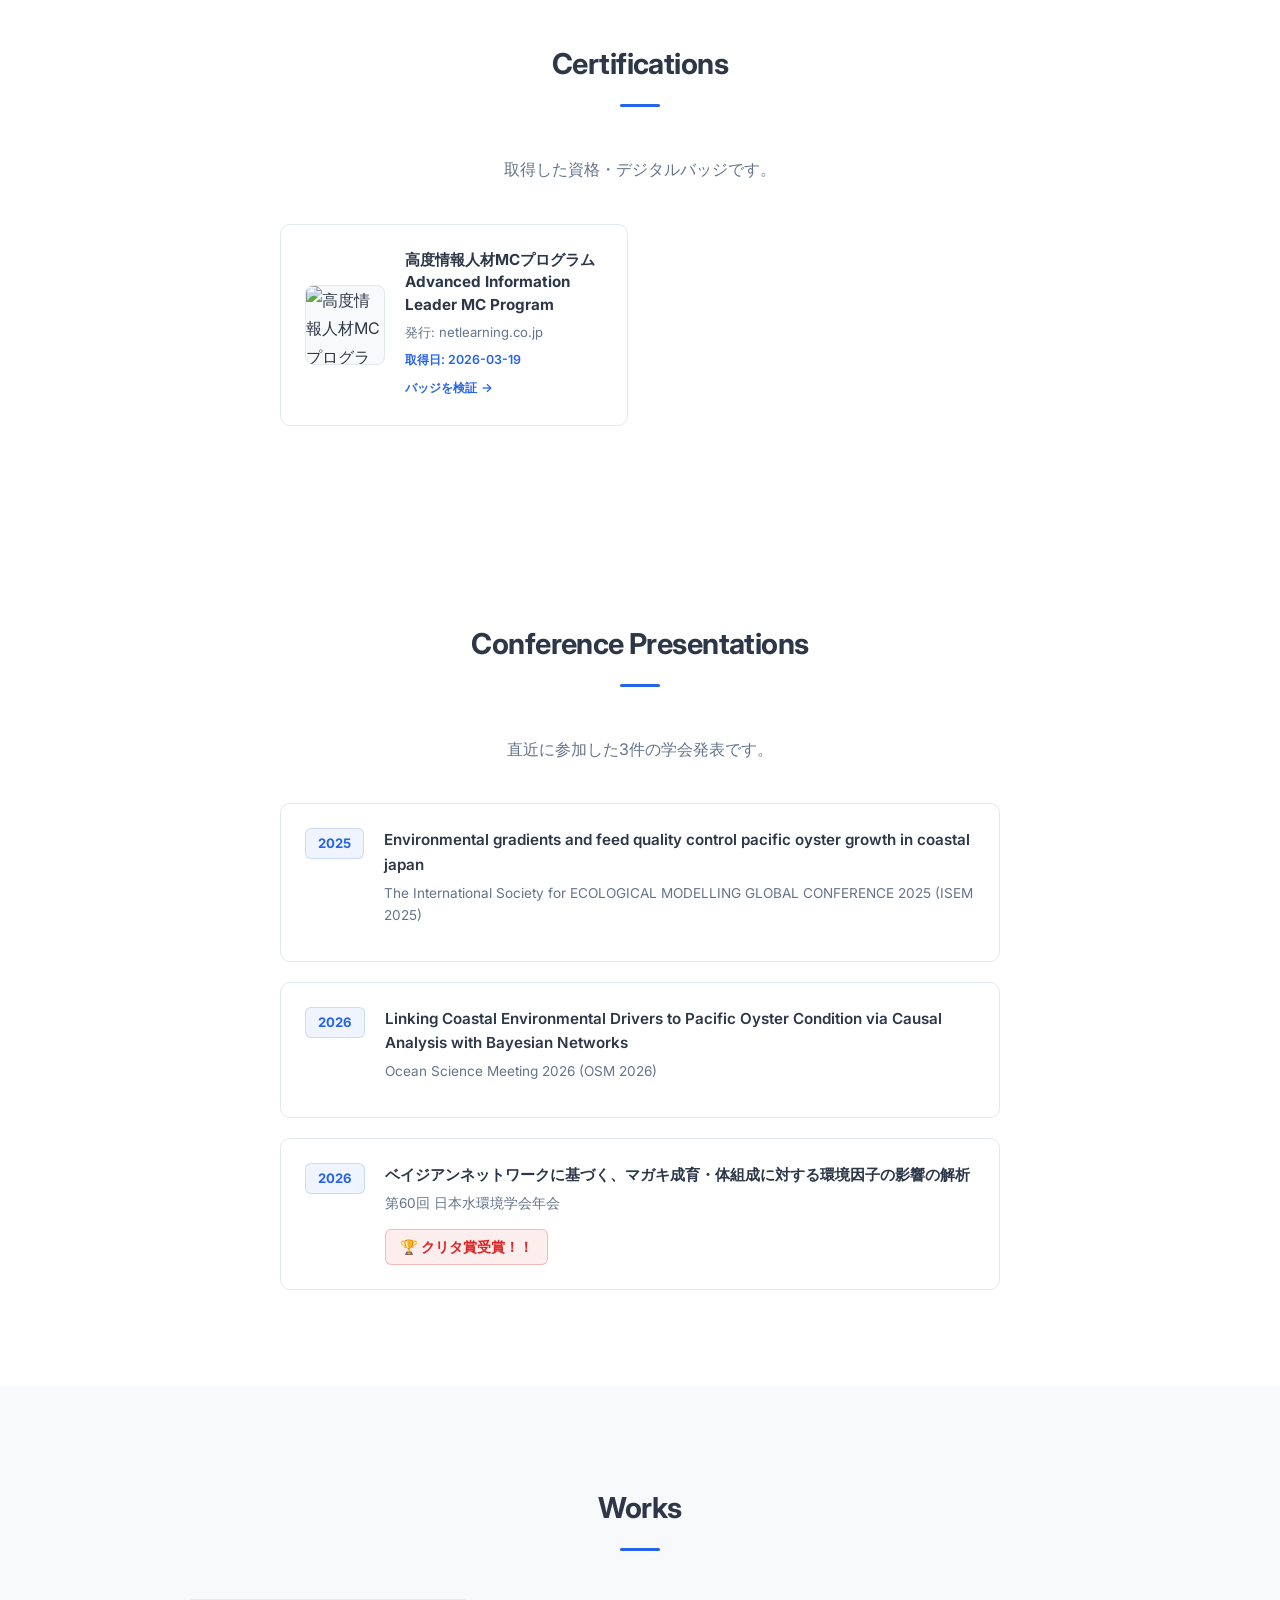
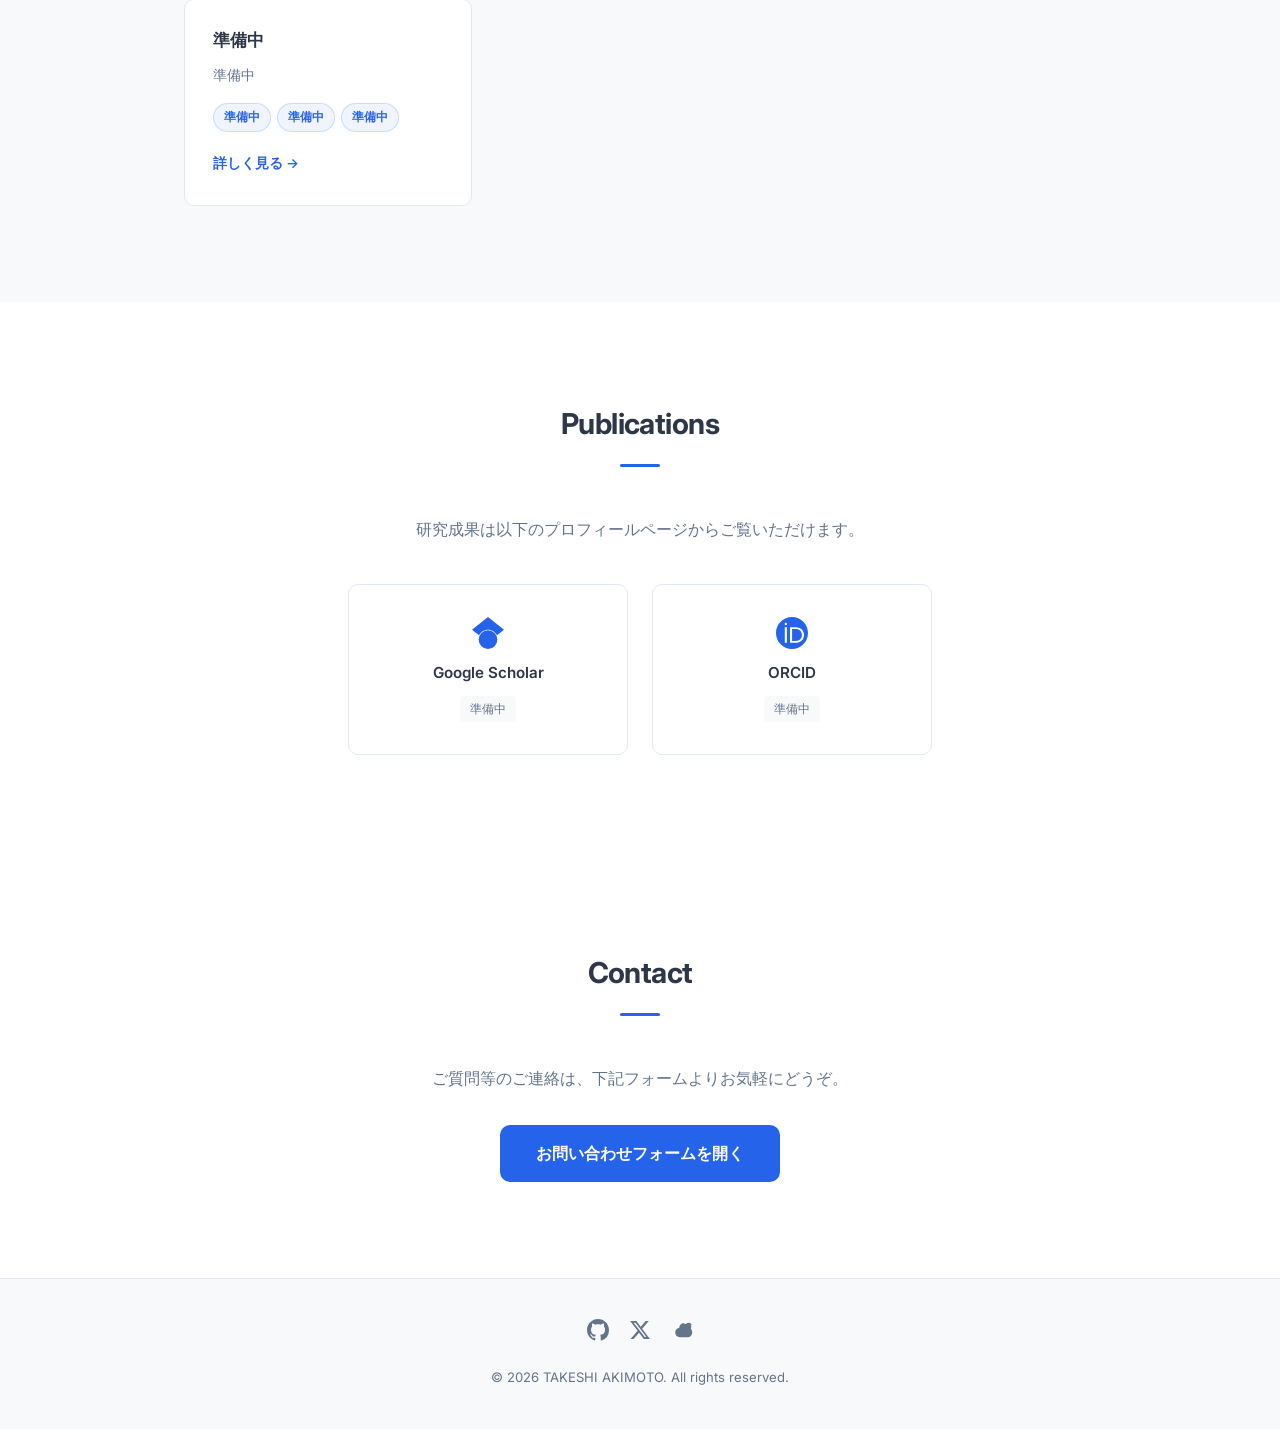
==== commit b572c8d5: "feat: add Certifications section with Open Badge and add Kurita Award to conference presentation" ====
--- a/index.html
+++ b/index.html
@@ -62,6 +62,7 @@
       <nav class="nav-desktop" aria-label="メインナビゲーション">
         <ul class="nav-list">
           <li><a href="#about">About</a></li>
+          <li><a href="#certifications">Certifications</a></li>
           <li><a href="#presentations">Presentations</a></li>
           <li><a href="#works">Works</a></li>
           <li><a href="#publications">Publications</a></li>
@@ -79,6 +80,7 @@
         <nav aria-label="モバイルナビゲーション">
           <ul class="nav-list-mobile">
             <li><a href="#about">About</a></li>
+            <li><a href="#certifications">Certifications</a></li>
             <li><a href="#presentations">Presentations</a></li>
             <li><a href="#works">Works</a></li>
             <li><a href="#publications">Publications</a></li>
@@ -161,6 +163,17 @@
           <span class="tag">データ分析</span>
           <span class="tag">Python</span>
           <span class="tag">R</span>
+        </div>
+      </div>
+    </section>
+
+    <!-- ===== Certifications ===== -->
+    <section id="certifications" class="section">
+      <div class="container">
+        <h2 class="section-heading">Certifications</h2>
+        <p class="publications-intro">取得した資格・デジタルバッジです。</p>
+        <div id="certifications-grid" class="certifications-grid">
+          <!-- JS (script.js) から自動生成されます -->
         </div>
       </div>
     </section>
@@ -193,6 +206,7 @@
             <div class="presentation-body">
               <p class="presentation-title">ベイジアンネットワークに基づく、マガキ成育・体組成に対する環境因子の影響の解析</p>
               <p class="presentation-conference">第60回 日本水環境学会年会</p>
+              <span class="award-badge">🏆 クリタ賞受賞！！</span>
             </div>
           </li>
         </ul>
--- a/styles.css
+++ b/styles.css
@@ -626,6 +626,112 @@
   padding: 3px 10px;
 }
 
+/* --- Award Badge --- */
+.award-badge {
+  display: inline-block;
+  color: #DC2626;
+  font-weight: 800;
+  font-size: 0.9rem;
+  margin-top: 4px;
+  padding: 4px 14px;
+  background: rgba(220, 38, 38, 0.08);
+  border: 1.5px solid rgba(220, 38, 38, 0.25);
+  border-radius: 6px;
+  animation: award-pulse 2s ease-in-out infinite;
+}
+
+@keyframes award-pulse {
+
+  0%,
+  100% {
+    opacity: 1;
+  }
+
+  50% {
+    opacity: 0.7;
+  }
+}
+
+/* ============================================================
+   Certifications
+   ============================================================ */
+.certifications-grid {
+  display: grid;
+  grid-template-columns: repeat(auto-fill, minmax(300px, 1fr));
+  gap: 24px;
+  max-width: 720px;
+  margin: 0 auto;
+}
+
+.cert-card {
+  display: flex;
+  align-items: center;
+  gap: 20px;
+  background: var(--color-bg);
+  border: 1px solid var(--color-border);
+  border-radius: var(--radius);
+  padding: 24px;
+  transition: transform var(--transition), box-shadow var(--transition);
+  text-decoration: none;
+  color: inherit;
+}
+
+.cert-card:hover {
+  transform: translateY(-3px);
+  box-shadow: 0 8px 24px var(--color-card-shadow);
+  border-color: var(--color-accent);
+  color: inherit;
+}
+
+.cert-badge-img {
+  width: 80px;
+  height: 80px;
+  flex-shrink: 0;
+  border-radius: 8px;
+  object-fit: contain;
+  background: var(--color-bg-alt);
+  border: 1px solid var(--color-border);
+}
+
+.cert-info {
+  flex: 1;
+  min-width: 0;
+}
+
+.cert-name {
+  font-size: 0.95rem;
+  font-weight: 700;
+  color: var(--color-text);
+  line-height: 1.5;
+  margin-bottom: 4px;
+}
+
+.cert-issuer {
+  font-size: 0.82rem;
+  color: var(--color-text-sub);
+  margin-bottom: 4px;
+}
+
+.cert-date {
+  font-size: 0.78rem;
+  color: var(--color-accent);
+  font-weight: 600;
+}
+
+.cert-verify-link {
+  display: inline-flex;
+  align-items: center;
+  gap: 4px;
+  font-size: 0.78rem;
+  font-weight: 600;
+  color: var(--color-accent);
+  margin-top: 6px;
+}
+
+.cert-verify-link::after {
+  content: " →";
+}
+
 /* ============================================================
    Contact
    ============================================================ */
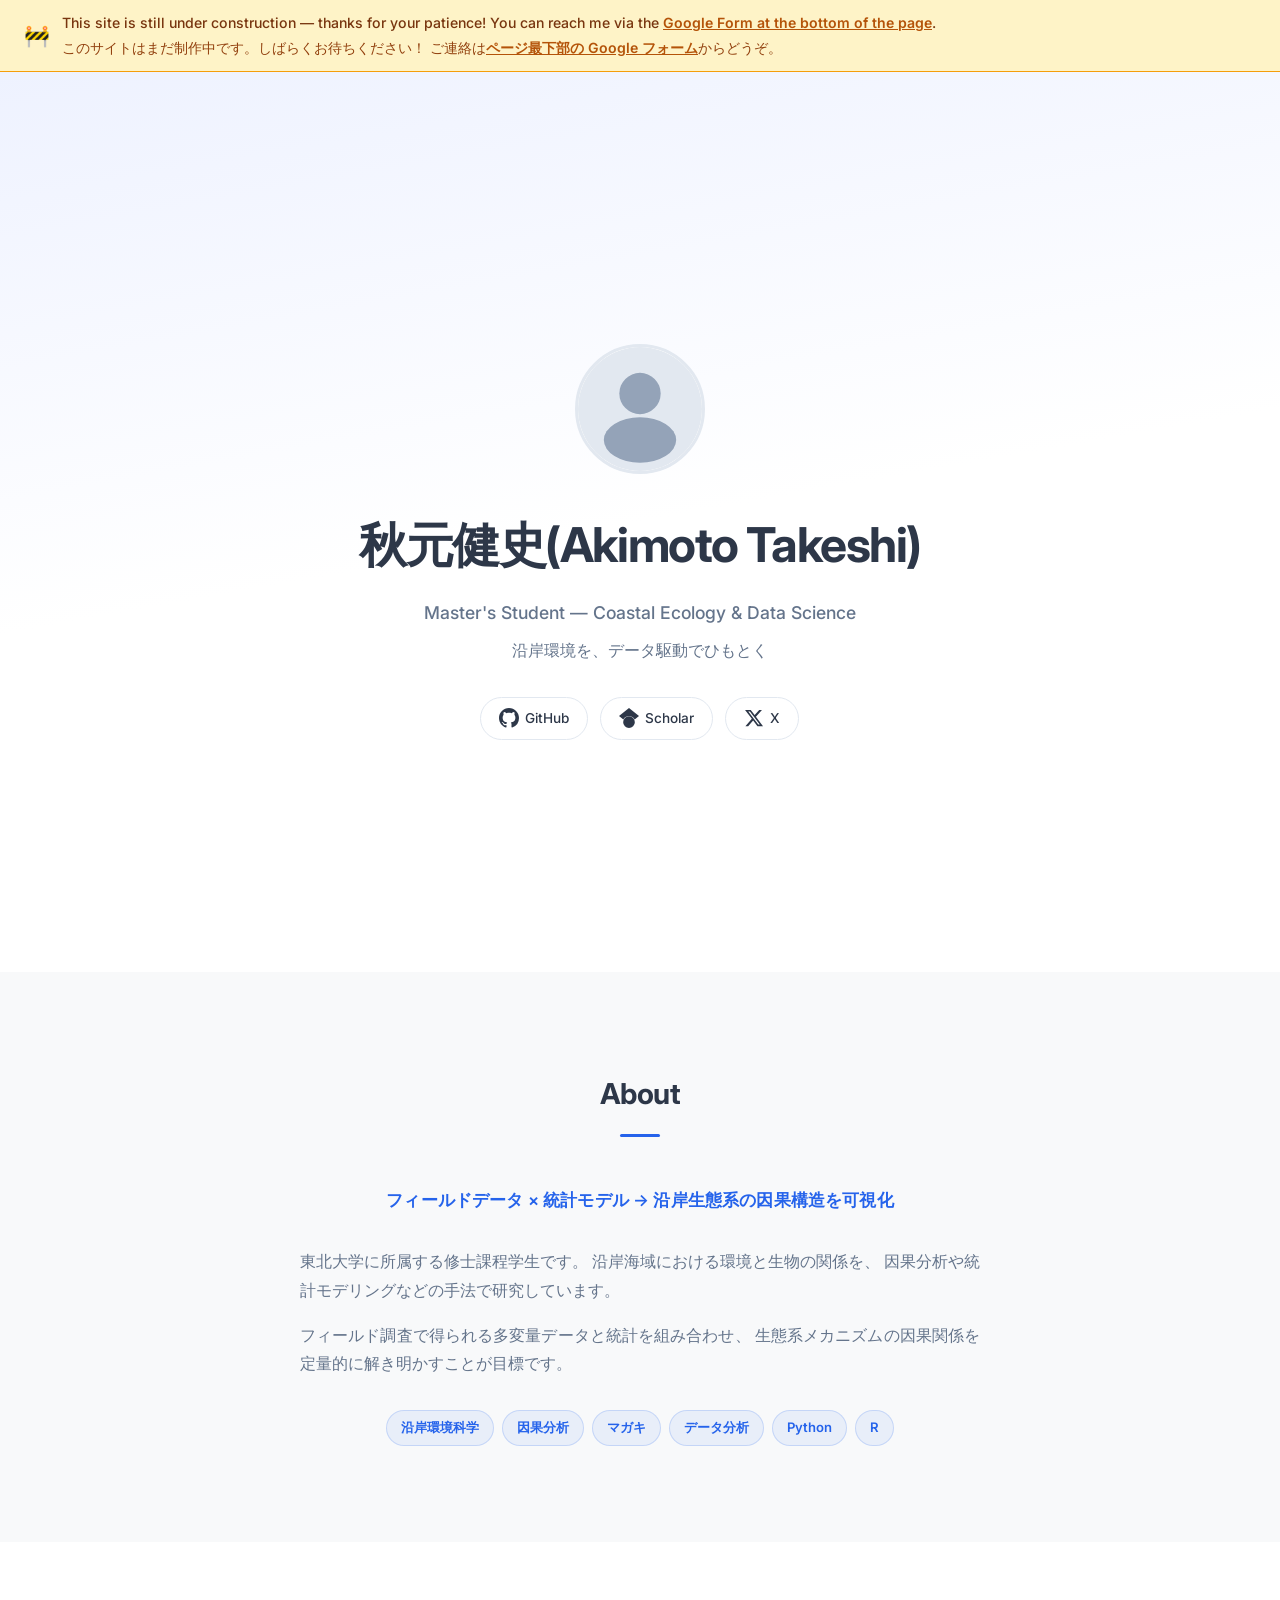
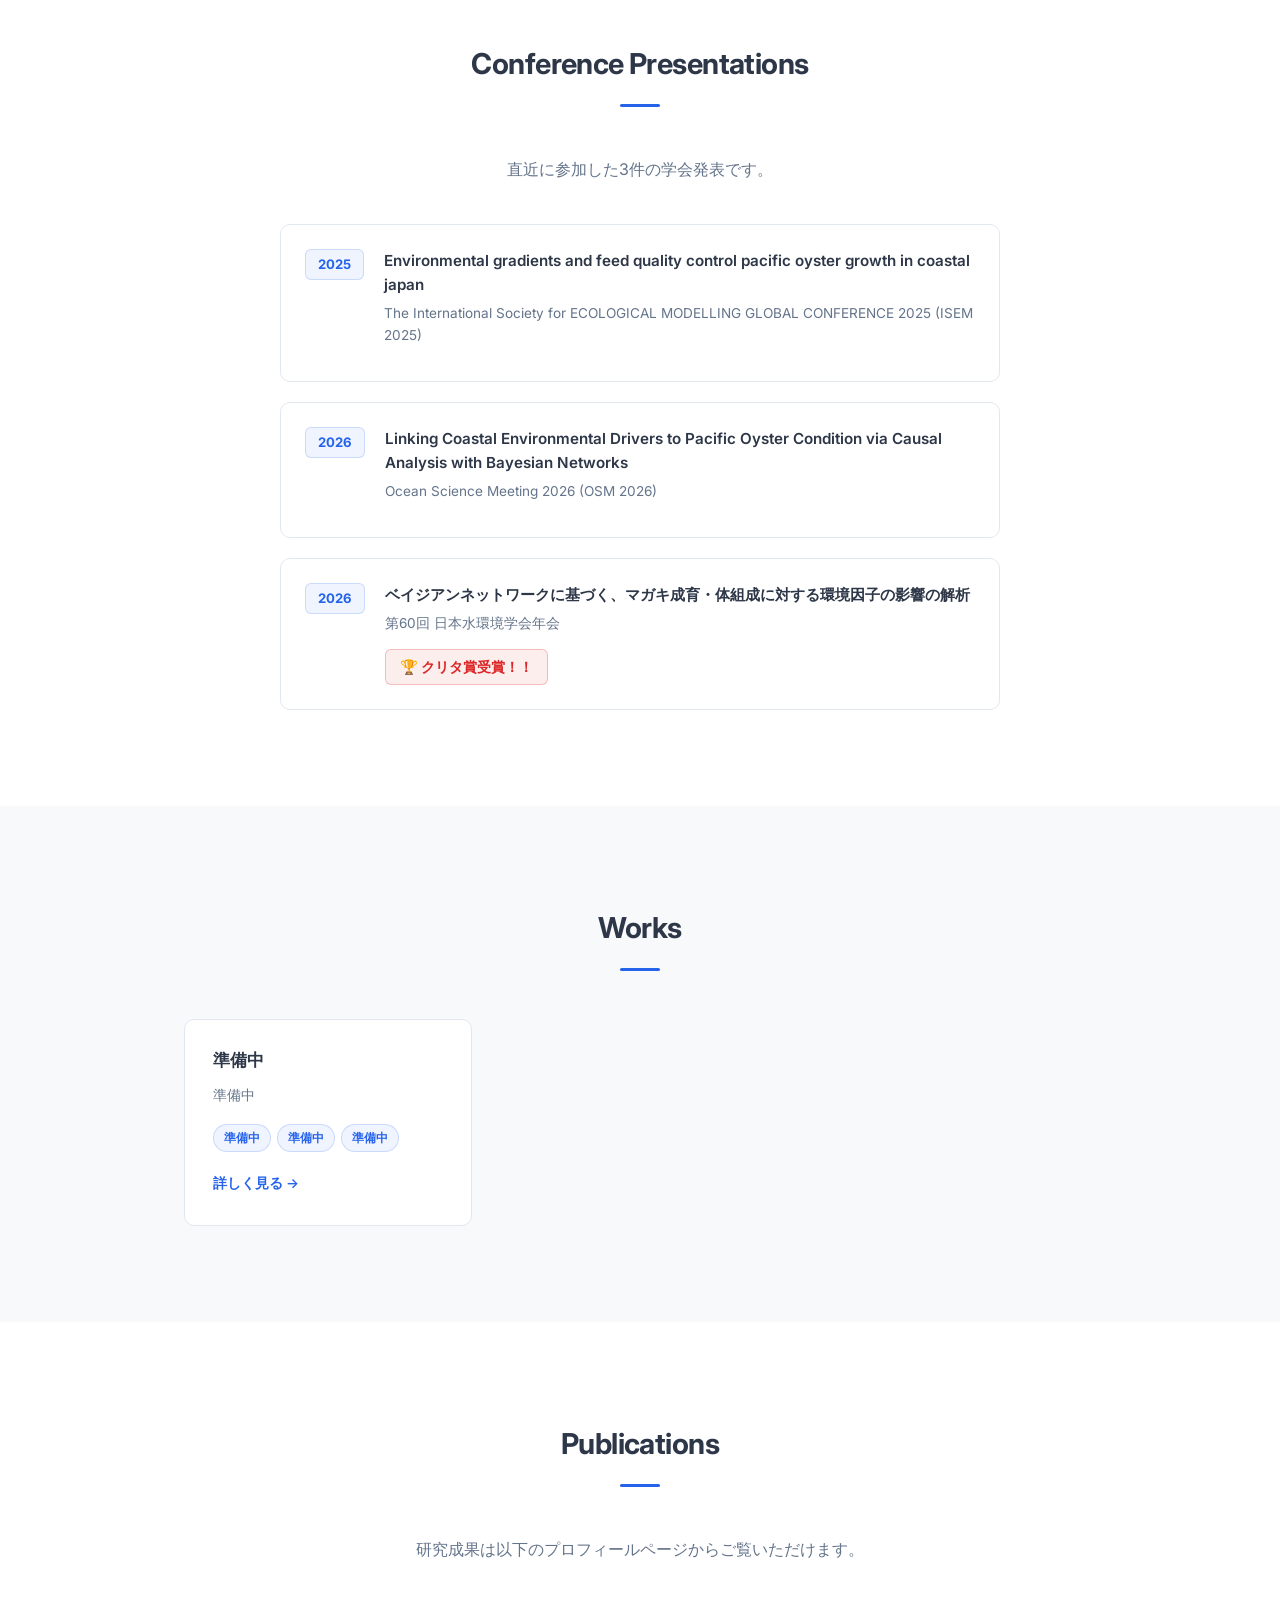
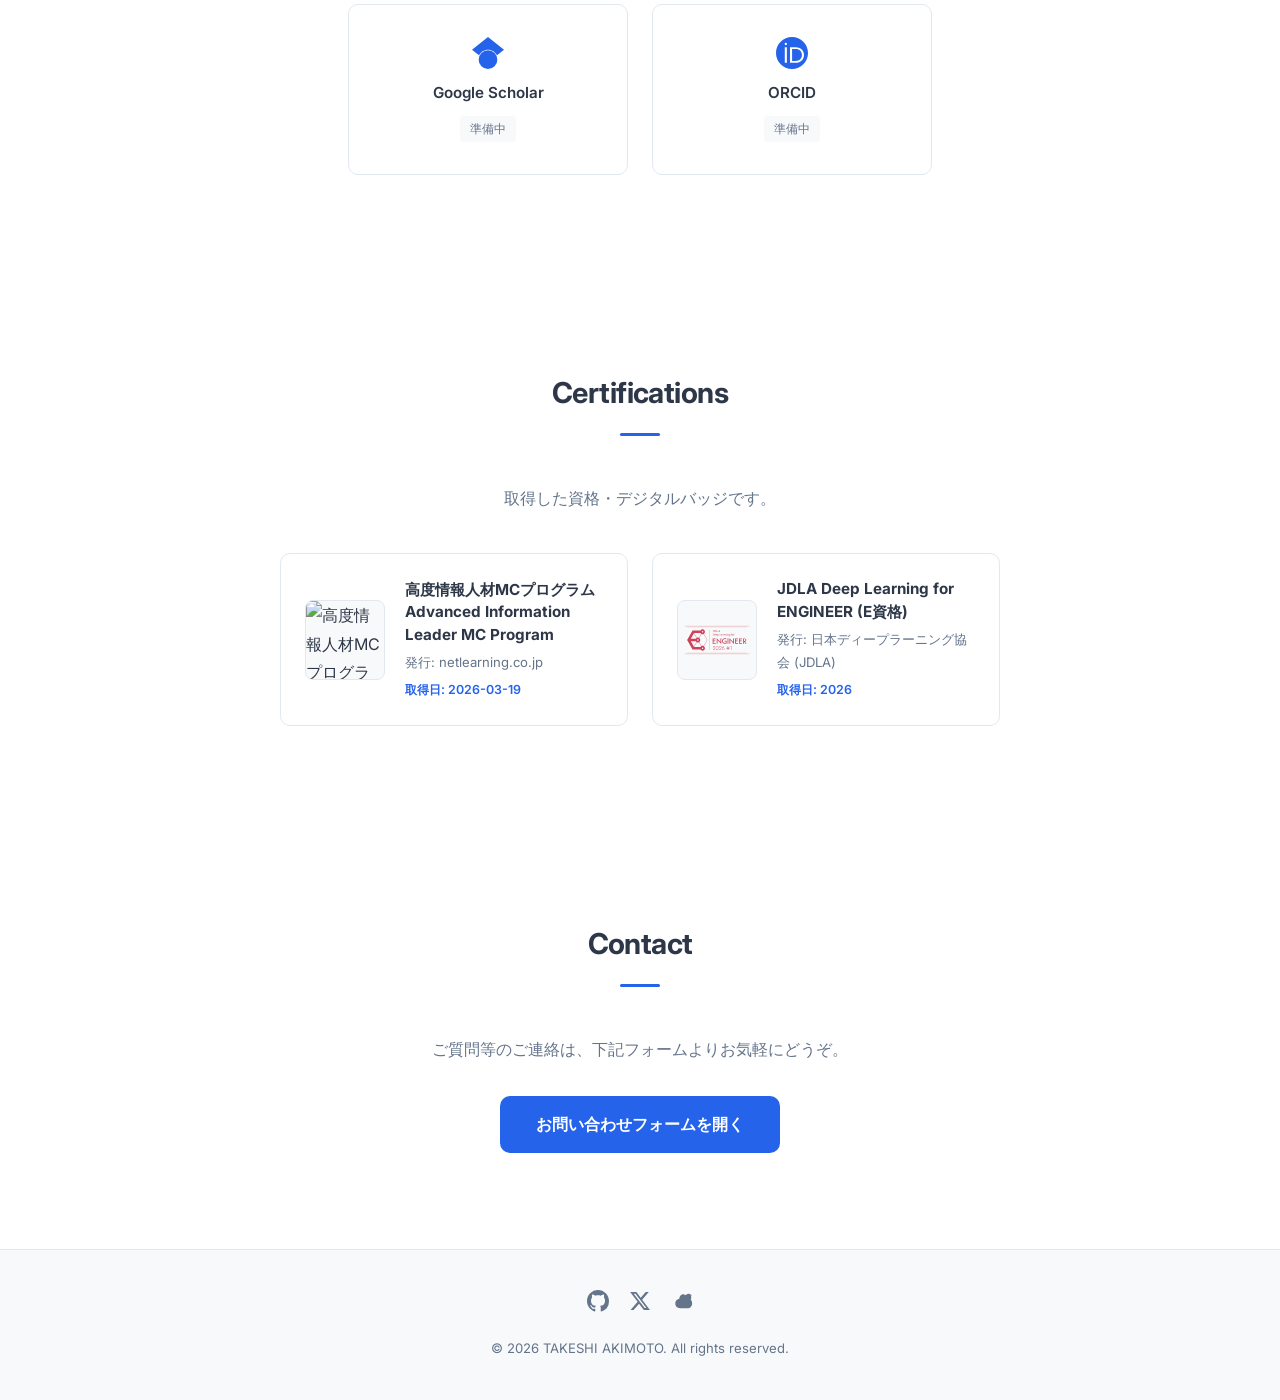
==== commit fb9318d4: "refactor: move Certifications before Contact, add E資格 badge, remove verify link, block JSON download" ====
--- a/index.html
+++ b/index.html
@@ -62,10 +62,10 @@
       <nav class="nav-desktop" aria-label="メインナビゲーション">
         <ul class="nav-list">
           <li><a href="#about">About</a></li>
-          <li><a href="#certifications">Certifications</a></li>
           <li><a href="#presentations">Presentations</a></li>
           <li><a href="#works">Works</a></li>
           <li><a href="#publications">Publications</a></li>
+          <li><a href="#certifications">Certifications</a></li>
           <li><a href="#contact">Contact</a></li>
         </ul>
       </nav>
@@ -80,10 +80,10 @@
         <nav aria-label="モバイルナビゲーション">
           <ul class="nav-list-mobile">
             <li><a href="#about">About</a></li>
-            <li><a href="#certifications">Certifications</a></li>
             <li><a href="#presentations">Presentations</a></li>
             <li><a href="#works">Works</a></li>
             <li><a href="#publications">Publications</a></li>
+            <li><a href="#certifications">Certifications</a></li>
             <li><a href="#contact">Contact</a></li>
           </ul>
         </nav>
@@ -163,17 +163,6 @@
           <span class="tag">データ分析</span>
           <span class="tag">Python</span>
           <span class="tag">R</span>
-        </div>
-      </div>
-    </section>
-
-    <!-- ===== Certifications ===== -->
-    <section id="certifications" class="section">
-      <div class="container">
-        <h2 class="section-heading">Certifications</h2>
-        <p class="publications-intro">取得した資格・デジタルバッジです。</p>
-        <div id="certifications-grid" class="certifications-grid">
-          <!-- JS (script.js) から自動生成されます -->
         </div>
       </div>
     </section>
@@ -252,6 +241,17 @@
       </div>
     </section>
 
+    <!-- ===== Certifications ===== -->
+    <section id="certifications" class="section">
+      <div class="container">
+        <h2 class="section-heading">Certifications</h2>
+        <p class="publications-intro">取得した資格・デジタルバッジです。</p>
+        <div id="certifications-grid" class="certifications-grid">
+          <!-- JS (script.js) から自動生成されます -->
+        </div>
+      </div>
+    </section>
+
     <!-- ===== Contact ===== -->
     <section id="contact" class="section">
       <div class="container">
--- a/styles.css
+++ b/styles.css
@@ -672,15 +672,6 @@
   border-radius: var(--radius);
   padding: 24px;
   transition: transform var(--transition), box-shadow var(--transition);
-  text-decoration: none;
-  color: inherit;
-}
-
-.cert-card:hover {
-  transform: translateY(-3px);
-  box-shadow: 0 8px 24px var(--color-card-shadow);
-  border-color: var(--color-accent);
-  color: inherit;
 }
 
 .cert-badge-img {
@@ -718,20 +709,6 @@
   font-weight: 600;
 }
 
-.cert-verify-link {
-  display: inline-flex;
-  align-items: center;
-  gap: 4px;
-  font-size: 0.78rem;
-  font-weight: 600;
-  color: var(--color-accent);
-  margin-top: 6px;
-}
-
-.cert-verify-link::after {
-  content: " →";
-}
-
 /* ============================================================
    Contact
    ============================================================ */
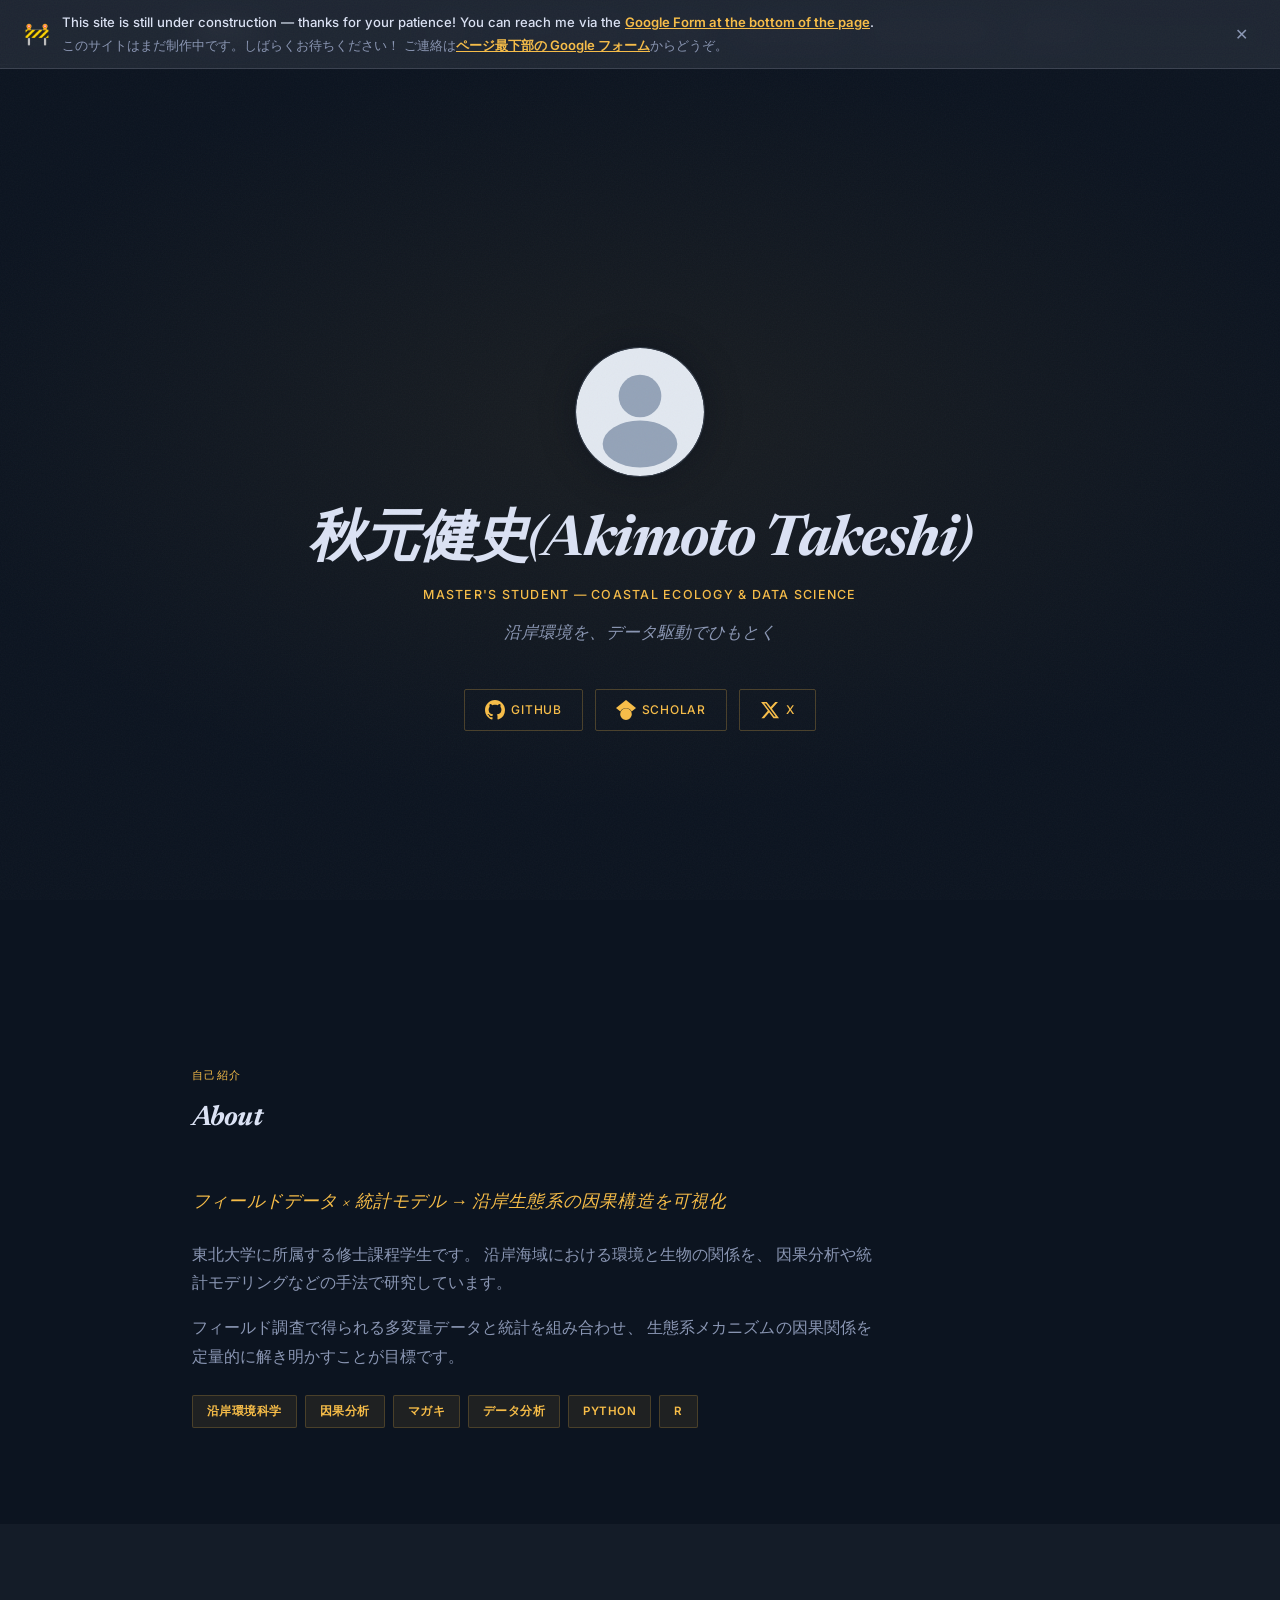
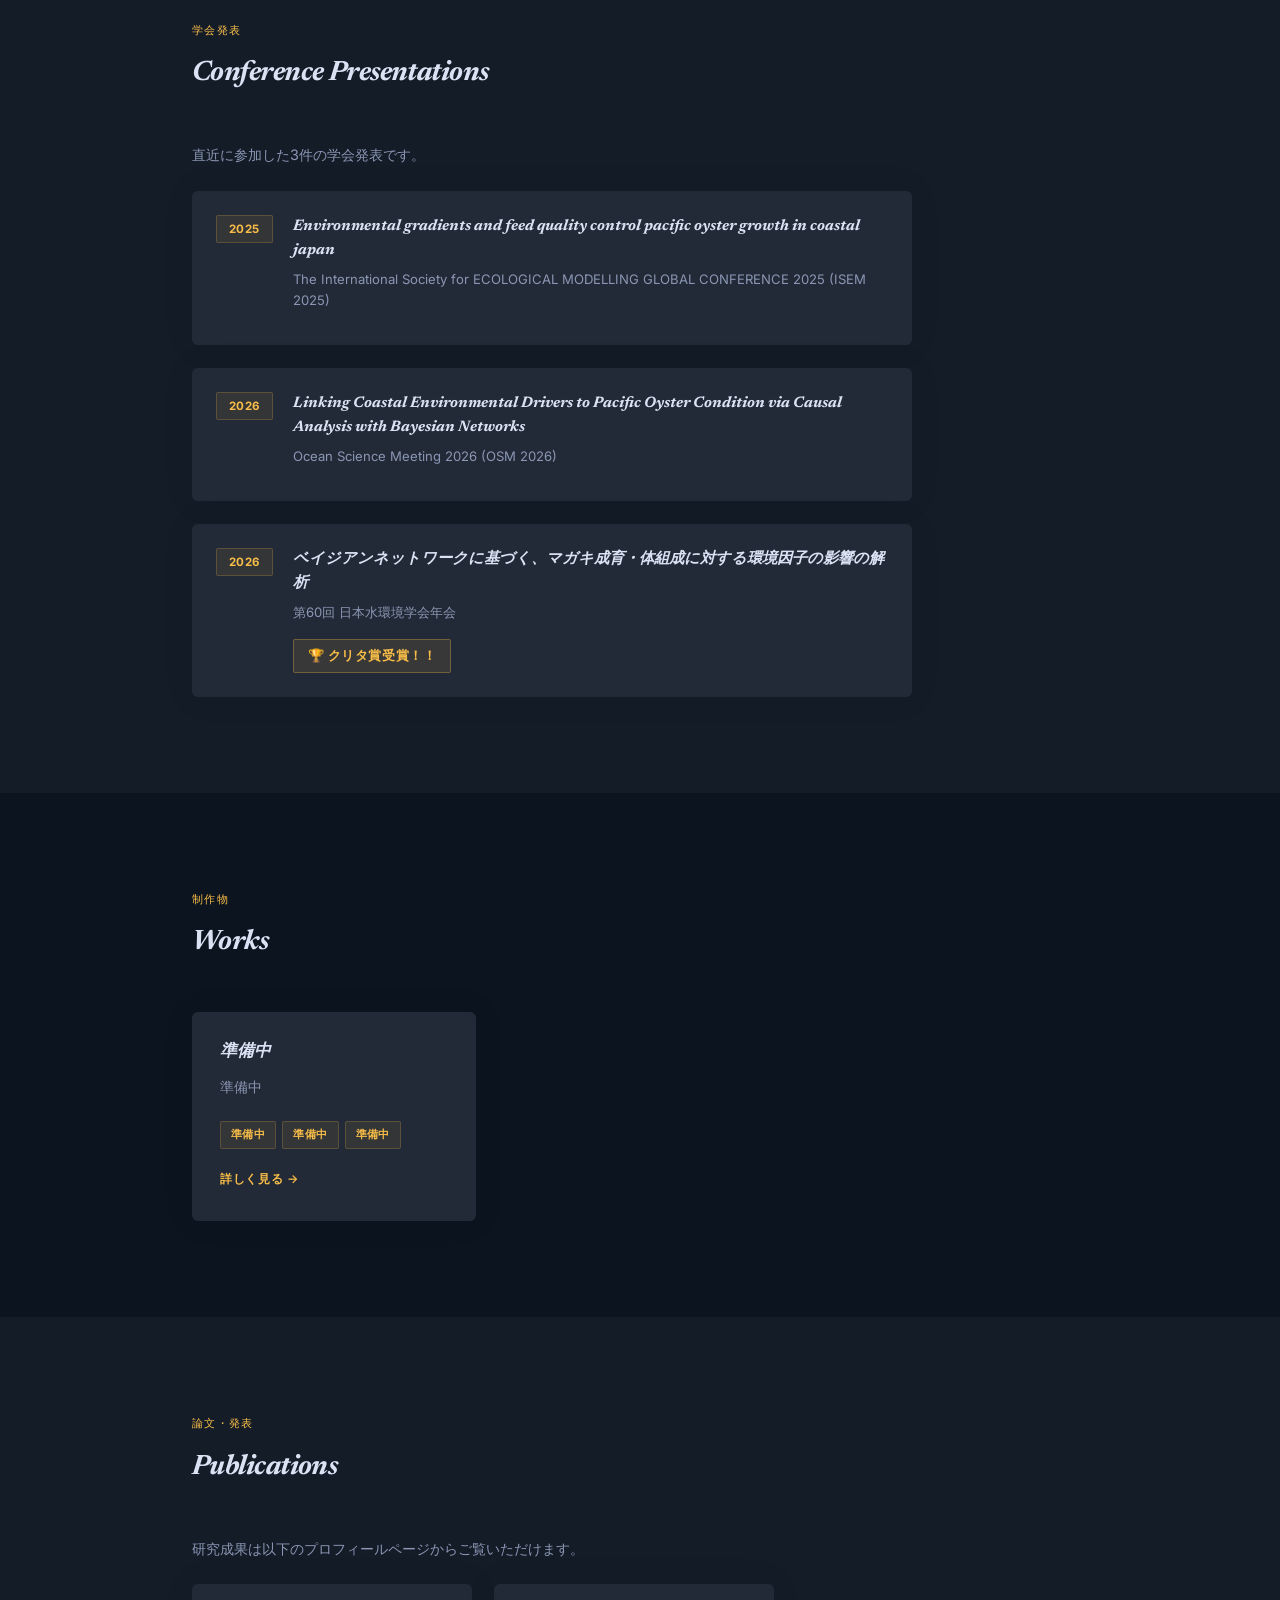
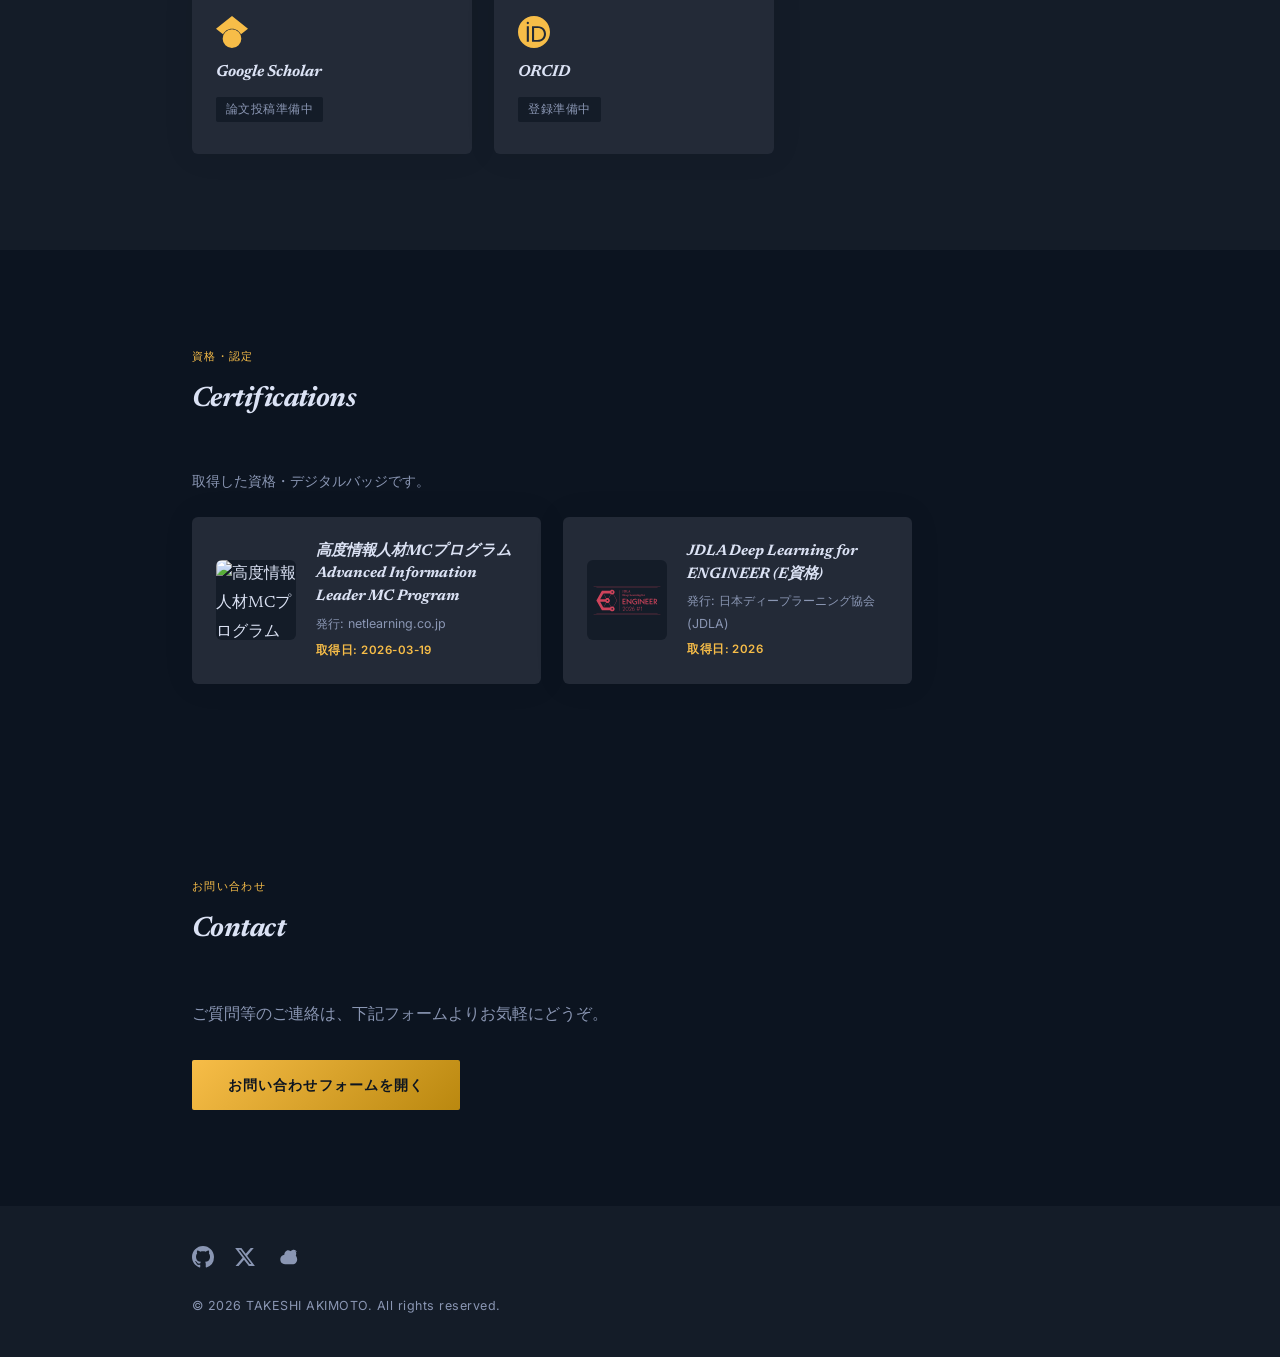
==== commit ba1756fd: "refine: 5 design tweaks - Certifications section bg, glow award badge, noise texture, banner close b" ====
--- a/index.html
+++ b/index.html
@@ -32,7 +32,7 @@
   <!-- Fonts -->
   <link rel="preconnect" href="https://fonts.googleapis.com">
   <link rel="preconnect" href="https://fonts.gstatic.com" crossorigin>
-  <link href="https://fonts.googleapis.com/css2?family=Inter:wght@400;500;600;700&display=swap" rel="stylesheet">
+  <link href="https://fonts.googleapis.com/css2?family=Inter:wght@400;500;600;700&family=Newsreader:ital,wght@0,400;0,600;0,700;1,400;1,600;1,700&display=swap" rel="stylesheet">
 
   <link rel="stylesheet" href="styles.css">
 </head>
@@ -48,6 +48,7 @@
       <p class="uc-ja">このサイトはまだ制作中です。しばらくお待ちください！
         ご連絡は<a href="#contact">ページ最下部の Google フォーム</a>からどうぞ。</p>
     </div>
+    <button class="uc-close" aria-label="バナーを閉じる" onclick="this.closest('.under-construction-banner').style.display='none'">✕</button>
   </div>
 
   <!-- Skip Link -->
@@ -56,7 +57,7 @@
   <!-- ===== Header / Nav ===== -->
   <header class="site-header" role="banner">
     <div class="header-inner">
-      <a href="#" class="site-logo" aria-label="トップへ戻る">YOUR_NAME</a>
+      <a href="#" class="site-logo" aria-label="トップへ戻る">Akimoto</a>
 
       <!-- Desktop Nav -->
       <nav class="nav-desktop" aria-label="メインナビゲーション">
@@ -109,8 +110,7 @@
         <p class="hero-title">Master's Student — Coastal Ecology & Data Science</p>
         <p class="hero-tagline">沿岸環境を、データ駆動でひもとく</p>
         <div class="hero-links">
-          <!-- ★差し替え: YOUR_USERNAME → GitHub ユーザー名 -->
-          <a href="https://github.com/YOUR_USERNAME" target="_blank" rel="noopener noreferrer" class="hero-link-btn"
+          <a href="https://github.com/asopasomaso114" target="_blank" rel="noopener noreferrer" class="hero-link-btn"
             aria-label="GitHub">
             <svg viewBox="0 0 24 24" fill="currentColor" width="20" height="20" aria-hidden="true">
               <path
@@ -141,9 +141,9 @@
     </section>
 
     <!-- ===== About ===== -->
-    <section id="about" class="section section-alt">
-      <div class="container">
-        <h2 class="section-heading">About</h2>
+    <section id="about" class="section">
+      <div class="container">
+        <h2 class="section-heading" data-ja="自己紹介">About</h2>
         <p class="about-catch">フィールドデータ × 統計モデル → 沿岸生態系の因果構造を可視化</p>
         <div class="about-content">
           <p>
@@ -168,9 +168,9 @@
     </section>
 
     <!-- ===== Conference Presentations ===== -->
-    <section id="presentations" class="section">
-      <div class="container">
-        <h2 class="section-heading">Conference Presentations</h2>
+    <section id="presentations" class="section section-alt">
+      <div class="container">
+        <h2 class="section-heading" data-ja="学会発表">Conference Presentations</h2>
         <p class="publications-intro">直近に参加した3件の学会発表です。</p>
         <ul class="presentations-list">
           <li class="presentation-item">
@@ -203,9 +203,9 @@
     </section>
 
     <!-- ===== Works ===== -->
-    <section id="works" class="section section-alt">
-      <div class="container">
-        <h2 class="section-heading">Works</h2>
+    <section id="works" class="section">
+      <div class="container">
+        <h2 class="section-heading" data-ja="制作物">Works</h2>
         <div id="works-grid" class="works-grid">
           <!-- JS (script.js) の works[] 配列から自動生成されます -->
         </div>
@@ -213,9 +213,9 @@
     </section>
 
     <!-- ===== Publications ===== -->
-    <section id="publications" class="section">
-      <div class="container">
-        <h2 class="section-heading">Publications</h2>
+    <section id="publications" class="section section-alt">
+      <div class="container">
+        <h2 class="section-heading" data-ja="論文・発表">Publications</h2>
         <p class="publications-intro">研究成果は以下のプロフィールページからご覧いただけます。</p>
         <div class="pub-links">
           <!-- Google Scholar -->
@@ -226,7 +226,7 @@
                 d="M5.242 13.769L0 9.5 12 0l12 9.5-5.242 4.269C17.548 11.249 14.978 9.5 12 9.5c-2.977 0-5.548 1.748-6.758 4.269zM12 10a7 7 0 100 14 7 7 0 000-14z" />
             </svg>
             <span class="pub-link-name">Google Scholar</span>
-            <span class="pub-link-status">準備中</span>
+            <span class="pub-link-status">論文投稿準備中</span>
           </a>
           <!-- ORCID -->
           <a href="https://orcid.org/YOUR_ORCID" target="_blank" rel="noopener noreferrer" class="pub-link-card">
@@ -235,7 +235,7 @@
                 d="M12 0C5.372 0 0 5.372 0 12s5.372 12 12 12 12-5.372 12-12S18.628 0 12 0zM7.369 4.378a.87.87 0 110 1.74.87.87 0 010-1.74zm-.78 3.291h1.56v11.735H6.59V7.669zm3.921 0h4.21c4.518 0 6.281 3.012 6.281 5.867 0 3.282-2.378 5.868-6.345 5.868h-4.146V7.669zm1.56 1.39v8.955h2.524c3.2 0 4.847-2.07 4.847-4.478 0-2.408-1.583-4.477-4.72-4.477h-2.65z" />
             </svg>
             <span class="pub-link-name">ORCID</span>
-            <span class="pub-link-status">準備中</span>
+            <span class="pub-link-status">登録準備中</span>
           </a>
         </div>
       </div>
@@ -244,7 +244,7 @@
     <!-- ===== Certifications ===== -->
     <section id="certifications" class="section">
       <div class="container">
-        <h2 class="section-heading">Certifications</h2>
+        <h2 class="section-heading" data-ja="資格・認定">Certifications</h2>
         <p class="publications-intro">取得した資格・デジタルバッジです。</p>
         <div id="certifications-grid" class="certifications-grid">
           <!-- JS (script.js) から自動生成されます -->
@@ -255,7 +255,7 @@
     <!-- ===== Contact ===== -->
     <section id="contact" class="section">
       <div class="container">
-        <h2 class="section-heading">Contact</h2>
+        <h2 class="section-heading" data-ja="お問い合わせ">Contact</h2>
         <p class="contact-text">ご質問等のご連絡は、下記フォームよりお気軽にどうぞ。</p>
         <!-- ★差し替え: YOUR_GOOGLE_FORM_ID → Google Form の ID -->
         <a href="https://forms.gle/yiVmteLbdwAGUNQ86" class="btn btn-primary" target="_blank" rel="noopener noreferrer">
--- a/styles.css
+++ b/styles.css
@@ -1,23 +1,42 @@
 /* ============================================================
    Portfolio — styles.css
-   Light Academic Theme
+   Design System: Academic Mysticism / "The Arcane Editorial"
    ============================================================ */
 
 /* --- Custom Properties --- */
 :root {
-  --color-bg: #FFFFFF;
-  --color-bg-alt: #F8F9FA;
-  --color-text: #2D3748;
-  --color-text-sub: #64748B;
-  --color-accent: #2563EB;
-  --color-accent-hover: #1D4ED8;
-  --color-border: #E2E8F0;
-  --color-card-shadow: rgba(0, 0, 0, 0.06);
-
-  --font-family: "Inter", "Hiragino Kaku Gothic ProN", "Noto Sans JP", sans-serif;
-  --radius: 10px;
+  /* Core Palette */
+  --color-surface:          #0c1420;   /* Prussian Blue — the void */
+  --color-surface-low:      #141c28;   /* sections */
+  --color-surface-high:     #232a37;   /* hovered cards / modals */
+  --color-surface-highest:  #2c3544;   /* inputs */
+  --color-surface-shadow:   #070e1a;   /* ambient shadow tint */
+
+  --color-on-surface:       #dbe2f4;   /* Antique White — main text */
+  --color-on-surface-sub:   #8a96b3;   /* secondary / meta text */
+
+  --color-primary:          #f7bd48;   /* Aged Brass — CTA / highlight */
+  --color-primary-hover:    #e5ac38;
+  --color-primary-deep:     #ba880f;   /* container variant */
+  --color-on-primary:       #0c1420;
+
+  --color-outline-variant:  rgba(219, 226, 244, 0.15); /* ghost border */
+
+  /* Typography */
+  --font-serif:  "Newsreader", "Georgia", serif;
+  --font-sans:   "Inter", "Hiragino Kaku Gothic ProN", "Noto Sans JP", sans-serif;
+
+  /* Geometry */
+  --radius-sm:   2px;
+  --radius-md:   6px;
+  --max-width:   960px;
+
+  /* Transition */
   --transition: 0.25s ease;
-  --max-width: 960px;
+
+  /* Spacing tokens */
+  --spacing-4:  1.4rem;     /* between list items */
+  --spacing-8:  2.75rem;    /* section gap */
 }
 
 /* --- Reset & Base --- */
@@ -35,13 +54,23 @@
 }
 
 body {
-  font-family: var(--font-family);
-  font-size: 1rem;
+  font-family: var(--font-serif);
+  font-size:   1rem;
   line-height: 1.8;
-  color: var(--color-text);
-  background: var(--color-bg);
+  color:       var(--color-on-surface);
+  background:  var(--color-surface);
   -webkit-font-smoothing: antialiased;
   -moz-osx-font-smoothing: grayscale;
+}
+
+body::after {
+  content: "";
+  position: fixed;
+  inset: 0;
+  background-image: url("data:image/svg+xml,%3Csvg xmlns='http://www.w3.org/2000/svg' width='300' height='300'%3E%3Cfilter id='n'%3E%3CfeTurbulence type='fractalNoise' baseFrequency='0.75' numOctaves='4' stitchTiles='stitch'/%3E%3C/filter%3E%3Crect width='300' height='300' filter='url(%23n)' opacity='1'/%3E%3C/svg%3E");
+  opacity: 0.035;
+  pointer-events: none;
+  z-index: 9999;
 }
 
 img {
@@ -51,23 +80,32 @@
 }
 
 a {
-  color: var(--color-accent);
+  color: var(--color-primary);
   text-decoration: none;
   transition: color var(--transition);
 }
 
 a:hover {
-  color: var(--color-accent-hover);
+  color: var(--color-primary-hover);
 }
 
 /* --- Focus --- */
 :focus-visible {
-  outline: 2px solid var(--color-accent);
+  outline: 2px solid var(--color-primary);
   outline-offset: 3px;
-  border-radius: 4px;
-}
-
-/* --- Under Construction Banner --- */
+  border-radius: var(--radius-sm);
+}
+
+/* --- Container --- */
+.container {
+  max-width: var(--max-width);
+  margin: 0 auto;
+  padding: 0 32px;
+}
+
+/* ============================================================
+   Under Construction Banner
+   ============================================================ */
 .under-construction-banner {
   position: sticky;
   top: 0;
@@ -76,144 +114,164 @@
   align-items: center;
   gap: 12px;
   padding: 12px 24px;
-  background: #FEF3C7;
-  border-bottom: 1px solid #F59E0B;
-  font-size: 0.88rem;
+  background:    rgba(35, 42, 55, 0.85);
+  backdrop-filter: blur(12px);
+  -webkit-backdrop-filter: blur(12px);
+  border-bottom: 1px solid var(--color-outline-variant);
+  font-family: var(--font-sans);
+  font-size:   0.82rem;
   line-height: 1.6;
 }
 
 .uc-icon {
-  font-size: 1.3rem;
+  font-size:   1.3rem;
   flex-shrink: 0;
 }
 
 .uc-text {
-  display: flex;
+  display:        flex;
   flex-direction: column;
   gap: 2px;
 }
 
 .uc-en {
-  color: #78350F;
+  color:       var(--color-on-surface);
   font-weight: 500;
 }
 
 .uc-ja {
-  color: #92400E;
+  color: var(--color-on-surface-sub);
 }
 
 .uc-en a,
 .uc-ja a {
-  color: #B45309;
+  color:           var(--color-primary);
   text-decoration: underline;
-  font-weight: 600;
+  font-weight:     600;
 }
 
 .uc-en a:hover,
 .uc-ja a:hover {
-  color: #78350F;
+  color: var(--color-primary-hover);
+}
+
+.uc-close {
+  margin-left: auto;
+  flex-shrink: 0;
+  background: transparent;
+  border: none;
+  color: var(--color-on-surface-sub);
+  font-size: 1rem;
+  cursor: pointer;
+  padding: 4px 8px;
+  border-radius: var(--radius-sm);
+  transition: color var(--transition);
+}
+
+.uc-close:hover {
+  color: var(--color-on-surface);
 }
 
 @media (max-width: 767px) {
   .under-construction-banner {
-    padding: 10px 16px;
-    font-size: 0.82rem;
+    padding:   10px 16px;
+    font-size: 0.78rem;
   }
 }
 
 /* --- Skip Link --- */
 .skip-link {
-  position: absolute;
-  top: -100%;
-  left: 16px;
-  background: var(--color-accent);
-  color: #fff;
-  padding: 8px 16px;
-  border-radius: var(--radius);
+  position:    absolute;
+  top:         -100%;
+  left:        16px;
+  background:  var(--color-primary);
+  color:       var(--color-on-primary);
+  padding:     8px 16px;
+  border-radius: var(--radius-md);
+  font-family: var(--font-sans);
   font-weight: 600;
-  z-index: 1000;
-  transition: top var(--transition);
+  z-index:     1000;
+  transition:  top var(--transition);
 }
 
 .skip-link:focus {
-  top: 16px;
-  color: #fff;
-}
-
-/* --- Container --- */
-.container {
-  max-width: var(--max-width);
-  margin: 0 auto;
-  padding: 0 24px;
-}
-
-/* ============================================================
-   Header
+  top:   16px;
+  color: var(--color-on-primary);
+}
+
+/* ============================================================
+   Header / Nav
    ============================================================ */
 .site-header {
-  position: fixed;
-  top: 0;
-  left: 0;
-  right: 0;
-  z-index: 100;
-  background: rgba(255, 255, 255, 0.92);
+  position:  fixed;
+  top:       0;
+  left:      0;
+  right:     0;
+  z-index:   100;
+  /* Glassmorphism nav */
+  background: rgba(12, 20, 32, 0.6);
   backdrop-filter: blur(12px);
   -webkit-backdrop-filter: blur(12px);
-  border-bottom: 1px solid var(--color-border);
+  border-bottom: 1px solid var(--color-outline-variant);
 }
 
 .header-inner {
   max-width: var(--max-width);
-  margin: 0 auto;
-  padding: 0 24px;
-  height: 64px;
-  display: flex;
-  align-items: center;
+  margin:    0 auto;
+  padding:   0 32px;
+  height:    64px;
+  display:   flex;
+  align-items:     center;
   justify-content: space-between;
 }
 
 .site-logo {
-  font-size: 1.1rem;
-  font-weight: 700;
-  color: var(--color-text);
-  letter-spacing: -0.02em;
+  font-family:    var(--font-serif);
+  font-size:      1.1rem;
+  font-weight:    700;
+  font-style:     italic;
+  color:          var(--color-on-surface);
+  letter-spacing: -0.01em;
+  transition:     color var(--transition);
 }
 
 .site-logo:hover {
-  color: var(--color-accent);
+  color: var(--color-primary);
 }
 
 /* --- Desktop Nav --- */
 .nav-desktop .nav-list {
-  display: flex;
-  gap: 32px;
-  list-style: none;
+  display:     flex;
+  gap:         32px;
+  list-style:  none;
 }
 
 .nav-desktop .nav-list a {
-  color: var(--color-text-sub);
-  font-size: 0.9rem;
-  font-weight: 500;
-  letter-spacing: 0.01em;
-  transition: color var(--transition);
+  font-family:    var(--font-sans);
+  color:          var(--color-on-surface-sub);
+  font-size:      0.78rem;
+  font-weight:    500;
+  letter-spacing: 0.08em;
+  text-transform: uppercase;
+  transition:     color var(--transition);
 }
 
 .nav-desktop .nav-list a:hover,
 .nav-desktop .nav-list a[aria-current="true"] {
-  color: var(--color-accent);
-}
-
-/* --- Mobile Nav (details/summary) --- */
+  color: var(--color-primary);
+}
+
+/* --- Mobile Nav --- */
 .nav-mobile {
-  display: none;
+  display:  none;
   position: relative;
 }
 
 .nav-mobile summary {
   list-style: none;
-  cursor: pointer;
-  padding: 8px;
-  display: flex;
+  cursor:     pointer;
+  padding:    8px;
+  display:    flex;
   align-items: center;
 }
 
@@ -222,19 +280,19 @@
 }
 
 .hamburger-icon {
-  display: flex;
+  display:        flex;
   flex-direction: column;
-  gap: 5px;
-  width: 22px;
+  gap:    5px;
+  width:  22px;
 }
 
 .hamburger-icon span {
-  display: block;
-  height: 2px;
-  width: 100%;
-  background: var(--color-text);
+  display:       block;
+  height:        2px;
+  width:         100%;
+  background:    var(--color-on-surface);
   border-radius: 2px;
-  transition: transform var(--transition), opacity var(--transition);
+  transition:    transform var(--transition), opacity var(--transition);
 }
 
 .nav-mobile[open] .hamburger-icon span:nth-child(1) {
@@ -250,187 +308,223 @@
 }
 
 .nav-list-mobile {
-  list-style: none;
-  position: absolute;
-  top: calc(100% + 12px);
-  right: 0;
-  background: var(--color-bg);
-  border: 1px solid var(--color-border);
-  border-radius: var(--radius);
-  padding: 12px 0;
-  min-width: 200px;
-  box-shadow: 0 8px 32px rgba(0, 0, 0, 0.1);
+  list-style:   none;
+  position:     absolute;
+  top:          calc(100% + 12px);
+  right:        0;
+  background:   rgba(20, 28, 40, 0.95);
+  backdrop-filter: blur(12px);
+  border:       1px solid var(--color-outline-variant);
+  border-radius: var(--radius-md);
+  padding:      12px 0;
+  min-width:    200px;
+  box-shadow:   0 8px 32px rgba(7, 14, 26, 0.5);
 }
 
 .nav-list-mobile li a {
-  display: block;
-  padding: 10px 24px;
-  color: var(--color-text-sub);
-  font-weight: 500;
-  font-size: 0.95rem;
-  transition: color var(--transition), background var(--transition);
+  display:        block;
+  padding:        10px 24px;
+  font-family:    var(--font-sans);
+  color:          var(--color-on-surface-sub);
+  font-weight:    500;
+  font-size:      0.78rem;
+  letter-spacing: 0.08em;
+  text-transform: uppercase;
+  transition:     color var(--transition), background var(--transition);
 }
 
 .nav-list-mobile li a:hover {
-  color: var(--color-accent);
-  background: rgba(37, 99, 235, 0.06);
+  color:      var(--color-primary);
+  background: rgba(247, 189, 72, 0.06);
 }
 
 /* ============================================================
    Hero
    ============================================================ */
 .hero-section {
-  position: relative;
-  min-height: 100vh;
-  display: flex;
-  align-items: center;
+  position:        relative;
+  min-height:      100vh;
+  display:         flex;
+  align-items:     center;
   justify-content: center;
-  text-align: center;
-  padding: 140px 24px 100px;
-  background: linear-gradient(170deg,
-      #EEF2FF 0%,
-      var(--color-bg) 50%);
+  text-align:      center;
+  padding:         140px 32px 100px;
+  /* Subtle radial glow from center */
+  background: radial-gradient(ellipse 80% 60% at 50% 40%,
+      rgba(247, 189, 72, 0.06) 0%,
+      var(--color-surface) 70%);
 }
 
 .hero-content {
   position: relative;
-  z-index: 1;
+  z-index:  1;
 }
 
 .hero-avatar {
-  width: 130px;
-  height: 130px;
-  margin: 0 auto 28px;
+  width:         130px;
+  height:        130px;
+  margin:        0 auto 32px;
   border-radius: 50%;
-  overflow: hidden;
-  border: 3px solid var(--color-border);
-  background: var(--color-bg-alt);
+  overflow:      hidden;
+  /* Ghost border instead of solid */
+  border:        1px solid var(--color-outline-variant);
+  background:    var(--color-surface-low);
+  box-shadow:    0 0 32px rgba(7, 14, 26, 0.5);
 }
 
 .hero-avatar svg,
 .hero-avatar img {
-  width: 100%;
-  height: 100%;
+  width:      100%;
+  height:     100%;
   object-fit: cover;
 }
 
 .hero-name {
-  font-size: clamp(2rem, 5vw, 3rem);
-  font-weight: 700;
-  letter-spacing: -0.03em;
-  color: var(--color-text);
-  margin-bottom: 8px;
+  font-family:    var(--font-serif);
+  font-size:      clamp(2.2rem, 5vw, 3.5rem);
+  font-weight:    700;
+  font-style:     italic;
+  letter-spacing: -0.02em;
+  color:          var(--color-on-surface);
+  margin-bottom:  8px;
+  line-height:    1.2;
 }
 
 .hero-title {
-  font-size: 1.1rem;
-  color: var(--color-text-sub);
-  margin-bottom: 8px;
-  font-weight: 500;
+  font-family: var(--font-sans);
+  font-size:   0.78rem;
+  color:       var(--color-primary);
+  margin-bottom: 12px;
+  font-weight:   500;
+  letter-spacing: 0.1em;
+  text-transform: uppercase;
 }
 
 .hero-tagline {
-  font-size: 1rem;
-  color: var(--color-text-sub);
-  max-width: 480px;
-  margin: 0 auto 32px;
+  font-family:   var(--font-serif);
+  font-size:     1.05rem;
+  font-style:    italic;
+  color:         var(--color-on-surface-sub);
+  max-width:     480px;
+  margin:        0 auto 40px;
 }
 
 .hero-links {
-  display: flex;
-  gap: 12px;
+  display:         flex;
+  gap:             12px;
   justify-content: center;
-  flex-wrap: wrap;
-}
-
+  flex-wrap:       wrap;
+}
+
+/* Buttons — "Brass" Standard */
 .hero-link-btn {
-  display: inline-flex;
+  display:     inline-flex;
   align-items: center;
-  gap: 6px;
-  padding: 8px 18px;
-  border: 1px solid var(--color-border);
-  border-radius: 999px;
-  color: var(--color-text);
-  font-size: 0.85rem;
-  font-weight: 500;
-  transition: border-color var(--transition), color var(--transition), box-shadow var(--transition);
+  gap:         6px;
+  padding:     9px 20px;
+  /* Ghost / secondary style */
+  border:        1px solid rgba(247, 189, 72, 0.25);
+  border-radius: var(--radius-sm);
+  color:         var(--color-primary);
+  font-family:   var(--font-sans);
+  font-size:     0.75rem;
+  font-weight:   500;
+  letter-spacing: 0.06em;
+  text-transform: uppercase;
+  background:    transparent;
+  transition:    border-color var(--transition), color var(--transition),
+                 background var(--transition), box-shadow var(--transition);
 }
 
 .hero-link-btn:hover {
-  color: var(--color-accent);
-  border-color: var(--color-accent);
-  box-shadow: 0 2px 8px rgba(37, 99, 235, 0.12);
-}
-
-/* ============================================================
-   Sections
+  color:        var(--color-on-primary);
+  background:   linear-gradient(135deg, var(--color-primary), var(--color-primary-deep));
+  border-color: var(--color-primary);
+  box-shadow:   0 0 20px rgba(247, 189, 72, 0.2);
+}
+
+/* ============================================================
+   Section Common
    ============================================================ */
 .section {
   padding: 96px 0;
 }
 
+/* Tonal section alternation — no lines */
 .section-alt {
-  background: var(--color-bg-alt);
-}
-
+  background: var(--color-surface-low);
+}
+
+/* "Manuscript Header" — Japanese label above English heading */
 .section-heading {
-  font-size: clamp(1.4rem, 3vw, 1.8rem);
-  font-weight: 700;
+  font-family:    var(--font-serif);
+  font-size:      clamp(1.5rem, 3vw, 1.75rem);
+  font-weight:    700;
+  font-style:     italic;
   letter-spacing: -0.02em;
-  margin-bottom: 48px;
-  text-align: center;
-  color: var(--color-text);
-}
-
-.section-heading::after {
-  content: "";
-  display: block;
-  width: 40px;
-  height: 3px;
-  background: var(--color-accent);
-  border-radius: 2px;
-  margin: 14px auto 0;
+  text-align:     left;
+  color:          var(--color-on-surface);
+  margin-bottom:  var(--spacing-8);
+  /* Intentional asymmetry — left-aligned heading */
+  padding-left:   0;
+}
+
+/* Japanese "stamp" label above heading */
+.section-heading::before {
+  content:        attr(data-ja);
+  display:        block;
+  font-family:    var(--font-sans);
+  font-style:     normal;
+  font-size:      0.7rem;
+  font-weight:    500;
+  letter-spacing: 0.12em;
+  text-transform: uppercase;
+  color:          var(--color-primary);
+  margin-bottom:  0.5rem;
 }
 
 /* ============================================================
    About
    ============================================================ */
 .about-catch {
-  text-align: center;
-  font-size: 1.05rem;
-  font-weight: 600;
-  color: var(--color-accent);
-  margin-bottom: 32px;
+  font-family:    var(--font-serif);
+  font-style:     italic;
+  font-size:      1.1rem;
+  font-weight:    400;
+  color:          var(--color-primary);
+  margin-bottom:  var(--spacing-4);
   letter-spacing: 0.01em;
 }
 
 .about-content {
-  max-width: 680px;
-  margin: 0 auto 32px;
+  max-width:    680px;
+  margin:       0 0 var(--spacing-4);
 }
 
 .about-content p {
-  color: var(--color-text-sub);
+  color:         var(--color-on-surface-sub);
   margin-bottom: 16px;
-  text-align: justify;
+  text-align:    justify;
 }
 
 .skill-tags {
-  display: flex;
+  display:   flex;
   flex-wrap: wrap;
-  gap: 8px;
-  justify-content: center;
+  gap:       8px;
 }
 
 .tag {
-  display: inline-block;
-  padding: 5px 14px;
-  background: rgba(37, 99, 235, 0.07);
-  color: var(--color-accent);
-  border: 1px solid rgba(37, 99, 235, 0.18);
-  border-radius: 999px;
-  font-size: 0.82rem;
-  font-weight: 600;
+  display:    inline-block;
+  padding:    5px 14px;
+  background: rgba(247, 189, 72, 0.08);
+  color:      var(--color-primary);
+  border:     1px solid rgba(247, 189, 72, 0.2);
+  border-radius: var(--radius-sm);
+  font-family:   var(--font-sans);
+  font-size:     0.72rem;
+  font-weight:   600;
+  letter-spacing: 0.04em;
+  text-transform: uppercase;
 }
 
 /* ============================================================
@@ -439,53 +533,61 @@
 .works-grid {
   display: grid;
   grid-template-columns: repeat(auto-fill, minmax(280px, 1fr));
-  gap: 24px;
+  gap: var(--spacing-4);
 }
 
 .work-card {
-  background: var(--color-bg);
-  border: 1px solid var(--color-border);
-  border-radius: var(--radius);
-  padding: 28px;
-  transition: transform var(--transition), box-shadow var(--transition);
+  background:    var(--color-surface-high);
+  border-radius: var(--radius-md);
+  padding:       28px;
+  /* Ambient shadow — no border */
+  box-shadow:    0 0 32px rgba(7, 14, 26, 0.08);
+  transition:    background var(--transition), box-shadow var(--transition);
 }
 
 .work-card:hover {
-  transform: translateY(-3px);
-  box-shadow: 0 8px 24px var(--color-card-shadow);
+  background:  var(--color-surface-highest);
+  box-shadow:  0 4px 32px rgba(7, 14, 26, 0.3);
 }
 
 .work-card h3 {
-  font-size: 1.05rem;
-  font-weight: 700;
+  font-family:   var(--font-serif);
+  font-size:     1.05rem;
+  font-weight:   700;
+  font-style:    italic;
   margin-bottom: 10px;
-  color: var(--color-text);
-  line-height: 1.5;
+  color:         var(--color-on-surface);
+  line-height:   1.5;
 }
 
 .work-card p {
-  color: var(--color-text-sub);
-  font-size: 0.9rem;
+  font-family:   var(--font-sans);
+  color:         var(--color-on-surface-sub);
+  font-size:     0.88rem;
+  margin-bottom: var(--spacing-4);
+  line-height:   1.7;
+}
+
+.work-tags {
+  display:       flex;
+  flex-wrap:     wrap;
+  gap:           6px;
   margin-bottom: 16px;
-  line-height: 1.7;
-}
-
-.work-tags {
-  display: flex;
-  flex-wrap: wrap;
-  gap: 6px;
-  margin-bottom: 16px;
 }
 
 .work-tags .tag {
-  font-size: 0.72rem;
-  padding: 3px 10px;
+  font-size: 0.68rem;
+  padding:   3px 10px;
 }
 
 .work-card .card-link {
-  font-size: 0.85rem;
-  font-weight: 600;
-  color: var(--color-accent);
+  font-family:    var(--font-sans);
+  font-size:      0.75rem;
+  font-weight:    600;
+  color:          var(--color-primary);
+  letter-spacing: 0.06em;
+  text-transform: uppercase;
+  transition:     color var(--transition);
 }
 
 .work-card .card-link::after {
@@ -496,160 +598,151 @@
    Publications
    ============================================================ */
 .publications-intro {
-  text-align: center;
-  color: var(--color-text-sub);
-  margin-bottom: 40px;
-  max-width: 500px;
-  margin-left: auto;
-  margin-right: auto;
+  color:       var(--color-on-surface-sub);
+  margin-bottom: var(--spacing-4);
+  max-width:   500px;
+  font-family: var(--font-sans);
+  font-size:   0.9rem;
 }
 
 .pub-links {
-  display: flex;
+  display:   flex;
   flex-wrap: wrap;
-  gap: 24px;
-  justify-content: center;
-  margin: 0 auto;
+  gap:       var(--spacing-4);
+  margin:    0;
 }
 
 .pub-link-card {
-  display: flex;
+  display:        flex;
   flex-direction: column;
-  align-items: center;
-  gap: 10px;
-  padding: 32px 20px;
-  flex: 1 1 200px;
-  max-width: 280px;
-  background: var(--color-bg);
-  border: 1px solid var(--color-border);
-  border-radius: var(--radius);
-  color: var(--color-text);
-  text-align: center;
-  transition: border-color var(--transition), box-shadow var(--transition), transform var(--transition);
+  align-items:    flex-start;
+  gap:            10px;
+  padding:        32px 24px;
+  flex:           1 1 200px;
+  max-width:      280px;
+  background:     var(--color-surface-high);
+  border-radius:  var(--radius-md);
+  color:          var(--color-on-surface);
+  box-shadow:     0 0 32px rgba(7, 14, 26, 0.08);
+  transition:     background var(--transition), box-shadow var(--transition);
 }
 
 .pub-link-card:hover {
-  border-color: var(--color-accent);
-  box-shadow: 0 6px 20px var(--color-card-shadow);
-  transform: translateY(-2px);
-  color: var(--color-accent);
+  background:  var(--color-surface-highest);
+  box-shadow:  0 4px 32px rgba(7, 14, 26, 0.3);
+  color:       var(--color-primary);
 }
 
 .pub-link-card svg {
-  color: var(--color-accent);
+  color: var(--color-primary);
 }
 
 .pub-link-name {
-  font-weight: 600;
-  font-size: 0.95rem;
+  font-family: var(--font-serif);
+  font-weight: 700;
+  font-style:  italic;
+  font-size:   1rem;
 }
 
 .pub-link-status {
-  font-size: 0.78rem;
-  color: var(--color-text-sub);
-  background: var(--color-bg-alt);
-  padding: 2px 10px;
-  border-radius: 4px;
-}
-
-/* --- Subsection Heading --- */
-.subsection-heading {
-  font-size: 1.15rem;
-  font-weight: 700;
-  color: var(--color-text);
-  margin-top: 56px;
-  margin-bottom: 28px;
-  text-align: center;
-  letter-spacing: -0.01em;
-}
-
-/* --- Presentations List --- */
+  font-family:   var(--font-sans);
+  font-size:     0.72rem;
+  color:         var(--color-on-surface-sub);
+  background:    var(--color-surface-low);
+  padding:       2px 10px;
+  border-radius: var(--radius-sm);
+  letter-spacing: 0.04em;
+}
+
+/* ============================================================
+   Presentations
+   ============================================================ */
 .presentations-list {
   list-style: none;
-  max-width: 720px;
-  margin: 0 auto;
-  display: flex;
+  max-width:  720px;
+  display:    flex;
   flex-direction: column;
-  gap: 20px;
-}
-
+  gap: var(--spacing-4);
+}
+
+/* No divider lines — tonal stacking only */
 .presentation-item {
-  display: flex;
-  gap: 20px;
-  align-items: flex-start;
-  background: var(--color-bg);
-  border: 1px solid var(--color-border);
-  border-radius: var(--radius);
-  padding: 24px;
-  transition: transform var(--transition), box-shadow var(--transition);
+  display:      flex;
+  gap:          20px;
+  align-items:  flex-start;
+  background:   var(--color-surface-high);
+  border-radius: var(--radius-md);
+  padding:      24px;
+  box-shadow:   0 0 32px rgba(7, 14, 26, 0.08);
+  transition:   background var(--transition), box-shadow var(--transition);
 }
 
 .presentation-item:hover {
-  transform: translateY(-2px);
-  box-shadow: 0 6px 20px var(--color-card-shadow);
+  background:  var(--color-surface-highest);
+  box-shadow:  0 4px 32px rgba(7, 14, 26, 0.3);
 }
 
 .presentation-date {
   flex-shrink: 0;
-  font-size: 0.82rem;
+  font-family: var(--font-sans);
+  font-size:   0.72rem;
   font-weight: 700;
-  color: var(--color-accent);
-  background: rgba(37, 99, 235, 0.07);
-  border: 1px solid rgba(37, 99, 235, 0.18);
-  border-radius: 6px;
-  padding: 4px 12px;
+  color:       var(--color-primary);
+  background:  rgba(247, 189, 72, 0.08);
+  border:      1px solid rgba(247, 189, 72, 0.2);
+  border-radius: var(--radius-sm);
+  padding:     4px 12px;
   line-height: 1.6;
+  letter-spacing: 0.04em;
 }
 
 .presentation-body {
-  flex: 1;
+  flex:      1;
   min-width: 0;
 }
 
 .presentation-title {
-  font-size: 0.95rem;
-  font-weight: 600;
-  color: var(--color-text);
-  line-height: 1.6;
+  font-family:   var(--font-serif);
+  font-size:     0.95rem;
+  font-weight:   700;
+  font-style:    italic;
+  color:         var(--color-on-surface);
+  line-height:   1.6;
   margin-bottom: 6px;
 }
 
 .presentation-conference {
-  font-size: 0.85rem;
-  color: var(--color-text-sub);
-  line-height: 1.6;
+  font-family:   var(--font-sans);
+  font-size:     0.82rem;
+  color:         var(--color-on-surface-sub);
+  line-height:   1.6;
   margin-bottom: 10px;
 }
 
 .presentation-type {
-  font-size: 0.72rem;
-  padding: 3px 10px;
+  font-size: 0.68rem;
+  padding:   3px 10px;
 }
 
 /* --- Award Badge --- */
 .award-badge {
-  display: inline-block;
-  color: #DC2626;
-  font-weight: 800;
-  font-size: 0.9rem;
-  margin-top: 4px;
-  padding: 4px 14px;
-  background: rgba(220, 38, 38, 0.08);
-  border: 1.5px solid rgba(220, 38, 38, 0.25);
-  border-radius: 6px;
-  animation: award-pulse 2s ease-in-out infinite;
+  display:       inline-block;
+  font-family:   var(--font-sans);
+  color:         var(--color-primary);
+  font-weight:   800;
+  font-size:     0.82rem;
+  margin-top:    6px;
+  padding:       4px 14px;
+  background:    rgba(247, 189, 72, 0.1);
+  border:        1px solid rgba(247, 189, 72, 0.3);
+  border-radius: var(--radius-sm);
+  letter-spacing: 0.04em;
+  animation:     award-pulse 2s ease-in-out infinite;
 }
 
 @keyframes award-pulse {
-
-  0%,
-  100% {
-    opacity: 1;
-  }
-
-  50% {
-    opacity: 0.7;
-  }
+  0%,  100% { box-shadow: 0 0 6px rgba(247, 189, 72, 0.25); }
+  50%        { box-shadow: 0 0 20px rgba(247, 189, 72, 0.6); }
 }
 
 /* ============================================================
@@ -658,141 +751,170 @@
 .certifications-grid {
   display: grid;
   grid-template-columns: repeat(auto-fill, minmax(300px, 1fr));
-  gap: 24px;
+  gap:       var(--spacing-4);
   max-width: 720px;
-  margin: 0 auto;
 }
 
 .cert-card {
-  display: flex;
-  align-items: center;
-  gap: 20px;
-  background: var(--color-bg);
-  border: 1px solid var(--color-border);
-  border-radius: var(--radius);
-  padding: 24px;
-  transition: transform var(--transition), box-shadow var(--transition);
+  display:      flex;
+  align-items:  center;
+  gap:          20px;
+  background:   var(--color-surface-high);
+  border-radius: var(--radius-md);
+  padding:      24px;
+  box-shadow:   0 0 32px rgba(7, 14, 26, 0.08);
+  transition:   background var(--transition), box-shadow var(--transition);
+}
+
+.cert-card:hover {
+  background:  var(--color-surface-highest);
+  box-shadow:  0 4px 32px rgba(7, 14, 26, 0.3);
 }
 
 .cert-badge-img {
-  width: 80px;
-  height: 80px;
-  flex-shrink: 0;
-  border-radius: 8px;
-  object-fit: contain;
-  background: var(--color-bg-alt);
-  border: 1px solid var(--color-border);
+  width:         80px;
+  height:        80px;
+  flex-shrink:   0;
+  border-radius: var(--radius-md);
+  object-fit:    contain;
+  background:    var(--color-surface-low);
 }
 
 .cert-info {
-  flex: 1;
+  flex:      1;
   min-width: 0;
 }
 
 .cert-name {
-  font-size: 0.95rem;
-  font-weight: 700;
-  color: var(--color-text);
-  line-height: 1.5;
+  font-family:   var(--font-serif);
+  font-size:     0.95rem;
+  font-weight:   700;
+  font-style:    italic;
+  color:         var(--color-on-surface);
+  line-height:   1.5;
   margin-bottom: 4px;
 }
 
 .cert-issuer {
-  font-size: 0.82rem;
-  color: var(--color-text-sub);
+  font-family:   var(--font-sans);
+  font-size:     0.78rem;
+  color:         var(--color-on-surface-sub);
   margin-bottom: 4px;
 }
 
 .cert-date {
-  font-size: 0.78rem;
-  color: var(--color-accent);
-  font-weight: 600;
+  font-family:   var(--font-sans);
+  font-size:     0.72rem;
+  color:         var(--color-primary);
+  font-weight:   600;
+  letter-spacing: 0.04em;
 }
 
 /* ============================================================
    Contact
    ============================================================ */
 .contact-text {
-  text-align: center;
-  color: var(--color-text-sub);
-  max-width: 480px;
-  margin: 0 auto 32px;
-}
-
+  color:         var(--color-on-surface-sub);
+  font-family:   var(--font-sans);
+  max-width:     480px;
+  margin:        0 0 32px;
+}
+
+/* Primary CTA — Brass Standard */
 .btn {
-  display: inline-block;
-  padding: 14px 36px;
-  border-radius: var(--radius);
-  font-weight: 600;
-  font-size: 1rem;
-  text-align: center;
-  cursor: pointer;
-  transition: transform var(--transition), box-shadow var(--transition), background var(--transition);
-  border: none;
+  display:        inline-block;
+  padding:        13px 36px;
+  border-radius:  var(--radius-sm);
+  font-family:    var(--font-sans);
+  font-weight:    600;
+  font-size:      0.85rem;
+  letter-spacing: 0.08em;
+  text-transform: uppercase;
+  text-align:     center;
+  cursor:         pointer;
+  border:         none;
+  transition:     background var(--transition), box-shadow var(--transition),
+                  transform var(--transition);
 }
 
 .btn:hover {
+  transform:  translateY(-2px);
+  box-shadow: 0 6px 24px rgba(247, 189, 72, 0.25);
+}
+
+/* Brass gradient */
+.btn-primary {
+  background: linear-gradient(135deg, var(--color-primary), var(--color-primary-deep));
+  color:      var(--color-on-primary);
+}
+
+.btn-primary:hover {
+  background: linear-gradient(135deg, var(--color-primary-hover), var(--color-primary-deep));
+  color:      var(--color-on-primary);
+}
+
+#contact .container {
+  text-align: left;
+}
+
+/* ============================================================
+   Footer
+   ============================================================ */
+.site-footer {
+  padding:    40px 0;
+  background: var(--color-surface-low);
+  /* No border — tonal shift separates it */
+}
+
+.footer-links {
+  display:         flex;
+  gap:             20px;
+  justify-content: flex-start;
+  margin-bottom:   16px;
+}
+
+.footer-links a {
+  color:      var(--color-on-surface-sub);
+  transition: color var(--transition), transform var(--transition);
+}
+
+.footer-links a:hover {
+  color:     var(--color-primary);
   transform: translateY(-2px);
-  box-shadow: 0 6px 20px rgba(37, 99, 235, 0.25);
-}
-
-.btn-primary {
-  background: var(--color-accent);
-  color: #fff;
-}
-
-.btn-primary:hover {
-  background: var(--color-accent-hover);
-  color: #fff;
-}
-
-#contact .container {
-  text-align: center;
-}
-
-/* ============================================================
-   Footer
-   ============================================================ */
-.site-footer {
-  padding: 40px 0;
-  text-align: center;
-  border-top: 1px solid var(--color-border);
-  background: var(--color-bg-alt);
-}
-
-.footer-links {
-  display: flex;
-  gap: 20px;
-  justify-content: center;
-  margin-bottom: 16px;
-}
-
-.footer-links a {
-  color: var(--color-text-sub);
-  transition: color var(--transition), transform var(--transition);
-}
-
-.footer-links a:hover {
-  color: var(--color-accent);
-  transform: translateY(-2px);
 }
 
 .footer-copy {
-  color: var(--color-text-sub);
-  font-size: 0.82rem;
+  font-family:    var(--font-sans);
+  color:          var(--color-on-surface-sub);
+  font-size:      0.78rem;
+  letter-spacing: 0.04em;
+}
+
+/* ============================================================
+   Subsection Heading
+   ============================================================ */
+.subsection-heading {
+  font-family:    var(--font-serif);
+  font-size:      1.1rem;
+  font-weight:    700;
+  font-style:     italic;
+  color:          var(--color-on-surface);
+  margin-top:     var(--spacing-8);
+  margin-bottom:  28px;
+  letter-spacing: -0.01em;
 }
 
 /* ============================================================
    Scroll Reveal (JS adds .is-visible)
    ============================================================ */
 .reveal {
-  opacity: 0;
+  opacity:   0;
   transform: translateY(20px);
   transition: opacity 0.5s ease, transform 0.5s ease;
 }
 
 .reveal.is-visible {
-  opacity: 1;
+  opacity:   1;
   transform: translateY(0);
 }
 
@@ -800,84 +922,63 @@
    Responsive
    ============================================================ */
 @media (max-width: 767px) {
-  .nav-desktop {
-    display: none;
-  }
-
-  .nav-mobile {
-    display: block;
-  }
+  .nav-desktop { display: none; }
+  .nav-mobile  { display: block; }
 
   .hero-section {
     min-height: auto;
-    padding: 140px 24px 80px;
+    padding:    140px 24px 80px;
   }
 
   .hero-avatar {
-    width: 100px;
+    width:  100px;
     height: 100px;
   }
 
-  .section {
-    padding: 64px 0;
-  }
-
-  .works-grid {
-    grid-template-columns: 1fr;
-  }
-
-  .pub-links {
-    grid-template-columns: 1fr;
-  }
+  .section { padding: 64px 0; }
+
+  .works-grid { grid-template-columns: 1fr; }
+  .pub-links  { flex-direction: column; }
 
   .hero-links {
     flex-direction: column;
-    align-items: center;
+    align-items:    center;
   }
+
+  .section-heading { text-align: left; }
+
+  .contact-text { max-width: 100%; }
 }
 
 @media (min-width: 768px) and (max-width: 1023px) {
-  .works-grid {
-    grid-template-columns: repeat(2, 1fr);
-  }
+  .works-grid { grid-template-columns: repeat(2, 1fr); }
 }
 
 /* ============================================================
    prefers-reduced-motion
    ============================================================ */
 @media (prefers-reduced-motion: reduce) {
-  html {
-    scroll-behavior: auto;
-  }
+  html { scroll-behavior: auto; }
 
   *,
   *::before,
   *::after {
-    transition-duration: 0.01ms !important;
-    animation-duration: 0.01ms !important;
+    transition-duration:       0.01ms !important;
+    animation-duration:        0.01ms !important;
     animation-iteration-count: 1 !important;
   }
 
-  .reveal {
-    opacity: 1;
-    transform: none;
-  }
+  .reveal { opacity: 1; transform: none; }
 
   .work-card:hover,
-  .pub-link-card:hover {
-    transform: none;
+  .pub-link-card:hover,
+  .cert-card:hover,
+  .presentation-item:hover {
+    transform:  none;
     box-shadow: none;
   }
 
-  .btn:hover {
-    transform: none;
-  }
-
-  .footer-links a:hover {
-    transform: none;
-  }
-
-  .hero-link-btn:hover {
-    box-shadow: none;
-  }
+  .btn:hover        { transform: none; }
+  .footer-links a:hover { transform: none; }
+  .hero-link-btn:hover  { box-shadow: none; }
 }
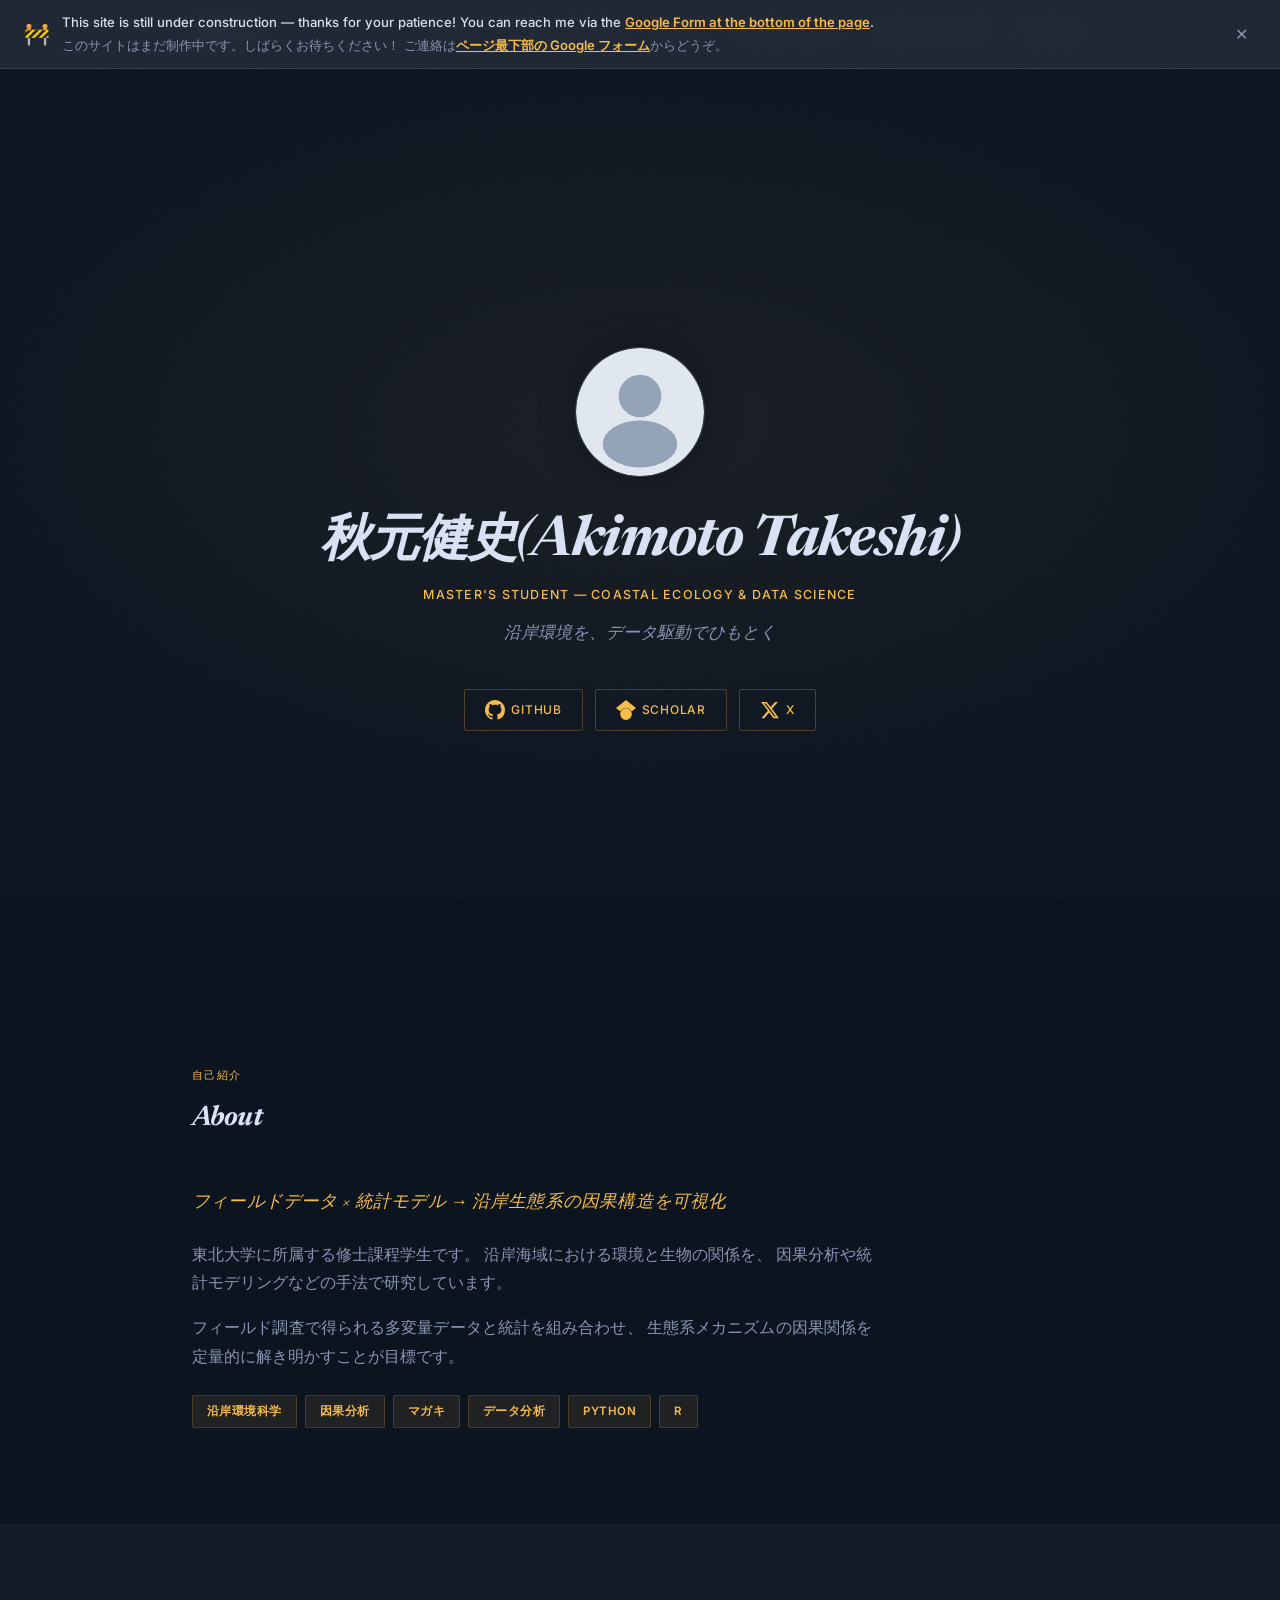
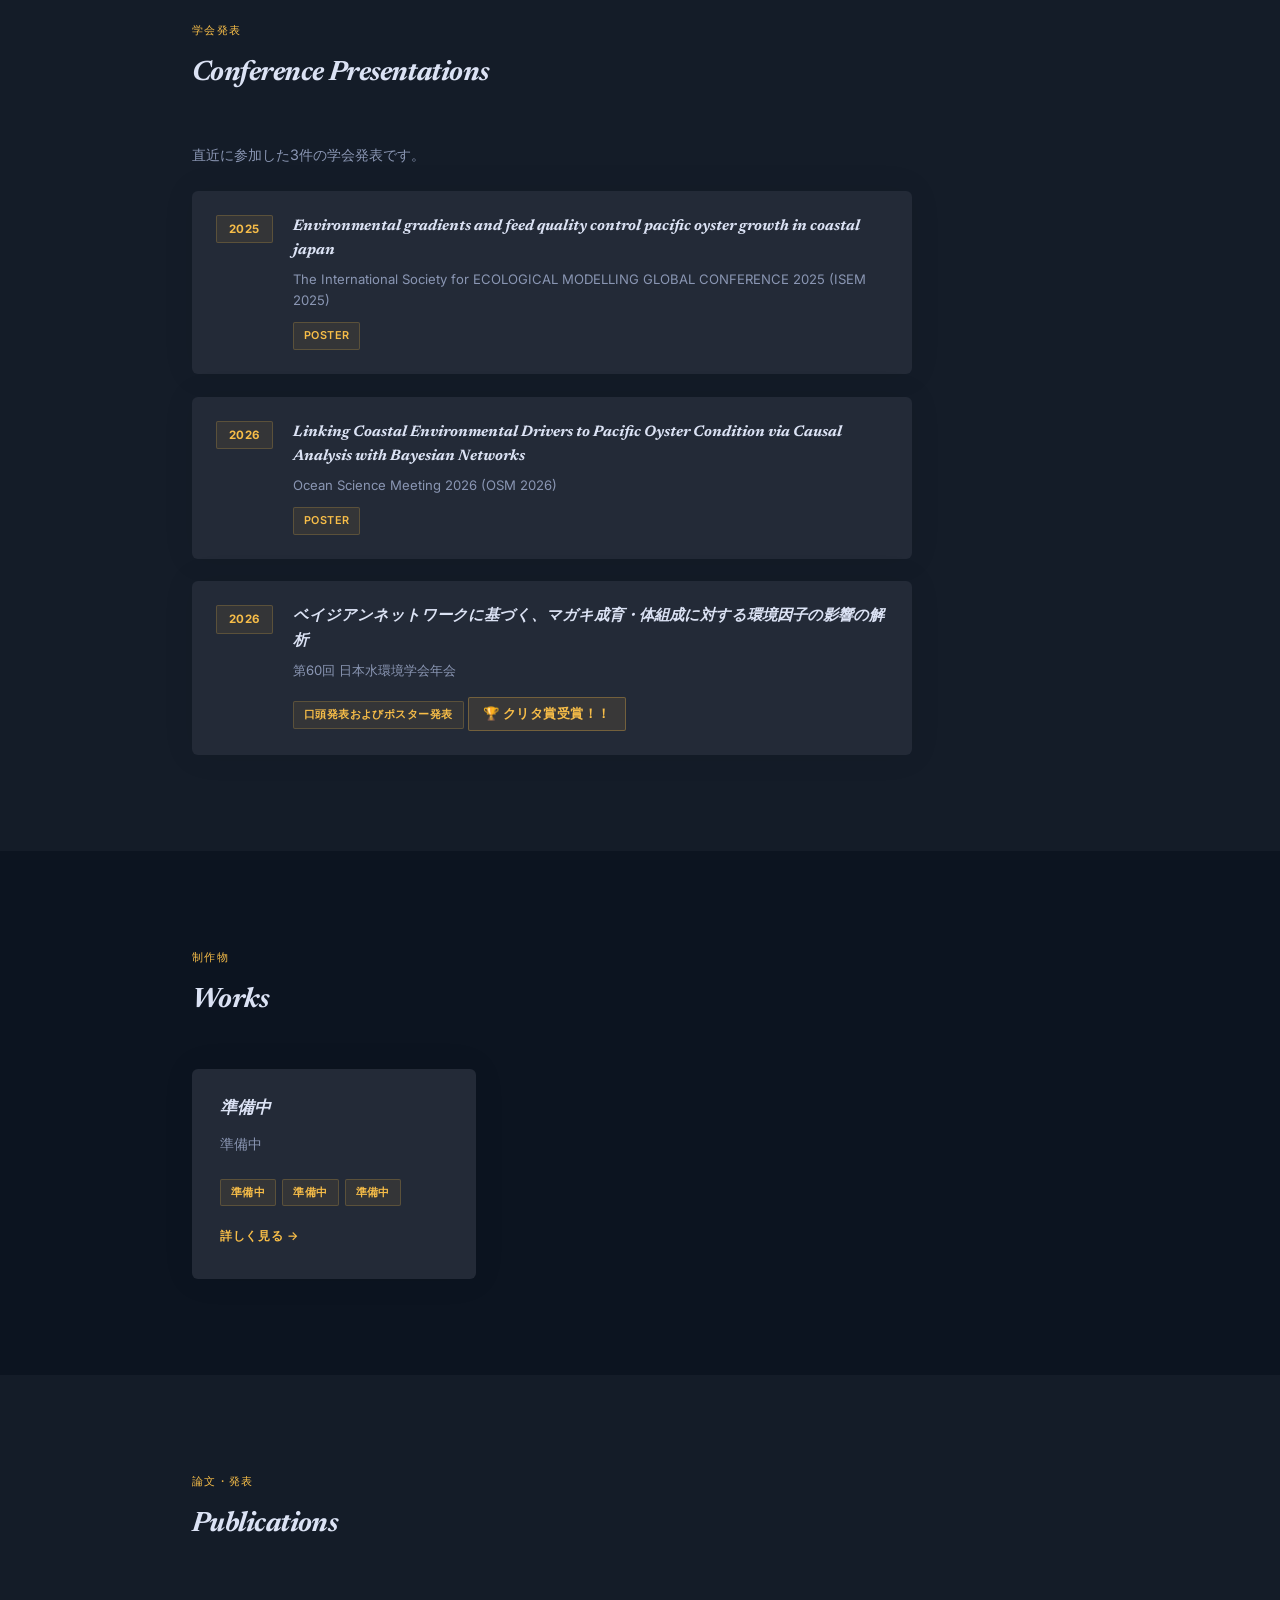
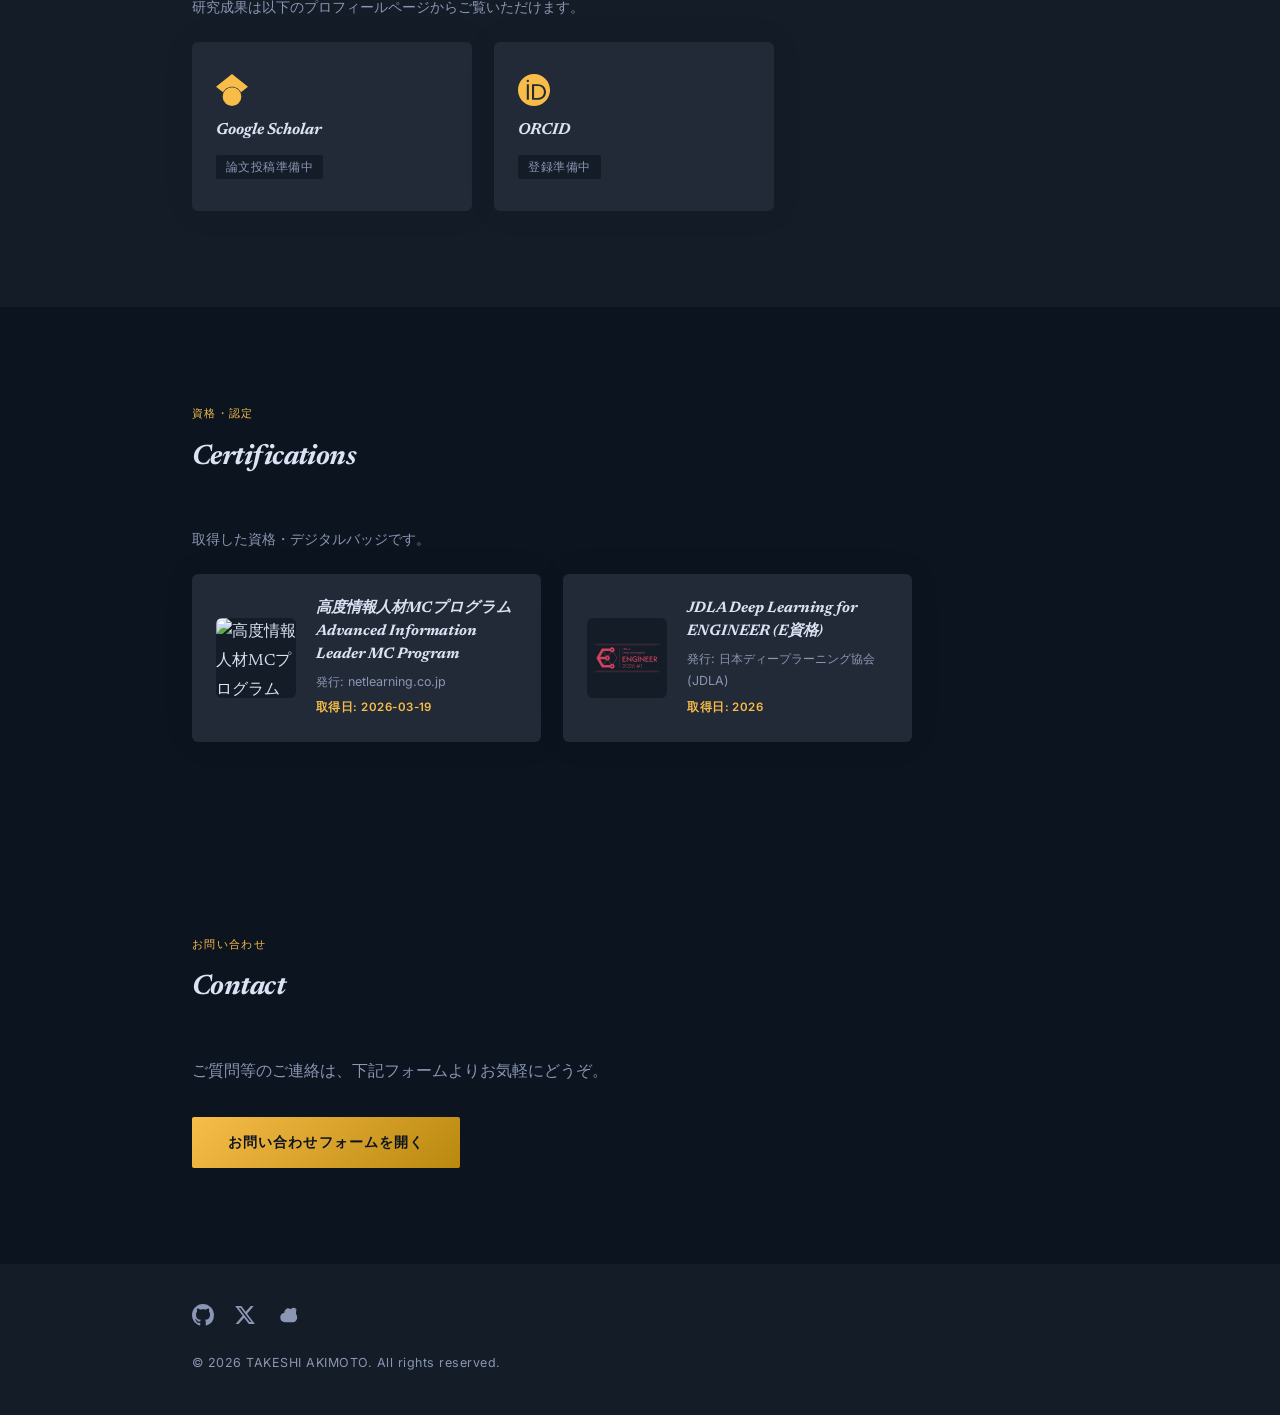
==== commit 3af39b8c: "design: align with DESIGN.md Academic Mysticism spec P1: remove transform on .btn:hover and .footer-" ====
--- a/index.html
+++ b/index.html
@@ -106,7 +106,7 @@
           </svg>
         </div>
         <!-- ★差し替え: 表示名・肩書き・キャッチコピー -->
-        <h1 class="hero-name">秋元健史(Akimoto Takeshi)</h1>
+        <h1 class="hero-name"><span class="ja">秋元健史</span>(Akimoto Takeshi)</h1>
         <p class="hero-title">Master's Student — Coastal Ecology & Data Science</p>
         <p class="hero-tagline">沿岸環境を、データ駆動でひもとく</p>
         <div class="hero-links">
@@ -172,32 +172,8 @@
       <div class="container">
         <h2 class="section-heading" data-ja="学会発表">Conference Presentations</h2>
         <p class="publications-intro">直近に参加した3件の学会発表です。</p>
-        <ul class="presentations-list">
-          <li class="presentation-item">
-            <span class="presentation-date">2025</span>
-            <div class="presentation-body">
-              <p class="presentation-title">Environmental gradients and feed quality control pacific oyster growth in
-                coastal japan</p>
-              <p class="presentation-conference">The International Society for ECOLOGICAL MODELLING GLOBAL CONFERENCE
-                2025 (ISEM 2025)</p>
-            </div>
-          </li>
-          <li class="presentation-item">
-            <span class="presentation-date">2026</span>
-            <div class="presentation-body">
-              <p class="presentation-title">Linking Coastal Environmental Drivers to Pacific Oyster Condition via Causal
-                Analysis with Bayesian Networks</p>
-              <p class="presentation-conference">Ocean Science Meeting 2026 (OSM 2026)</p>
-            </div>
-          </li>
-          <li class="presentation-item">
-            <span class="presentation-date">2026</span>
-            <div class="presentation-body">
-              <p class="presentation-title">ベイジアンネットワークに基づく、マガキ成育・体組成に対する環境因子の影響の解析</p>
-              <p class="presentation-conference">第60回 日本水環境学会年会</p>
-              <span class="award-badge">🏆 クリタ賞受賞！！</span>
-            </div>
-          </li>
+        <ul id="presentations-list" class="presentations-list">
+          <!-- JS (script.js) の presentations[] 配列から自動生成されます -->
         </ul>
       </div>
     </section>
--- a/styles.css
+++ b/styles.css
@@ -838,7 +838,6 @@
 }
 
 .btn:hover {
-  transform:  translateY(-2px);
   box-shadow: 0 6px 24px rgba(247, 189, 72, 0.25);
 }
 
@@ -879,8 +878,7 @@
 }
 
 .footer-links a:hover {
-  color:     var(--color-primary);
-  transform: translateY(-2px);
+  color: var(--color-primary);
 }
 
 .footer-copy {
@@ -905,6 +903,13 @@
 }
 
 /* ============================================================
+   Bilingual — Japanese 90% size rule (DESIGN.md §3)
+   ============================================================ */
+.ja {
+  font-size: 0.9em;
+}
+
+/* ============================================================
    Scroll Reveal (JS adds .is-visible)
    ============================================================ */
 .reveal {
